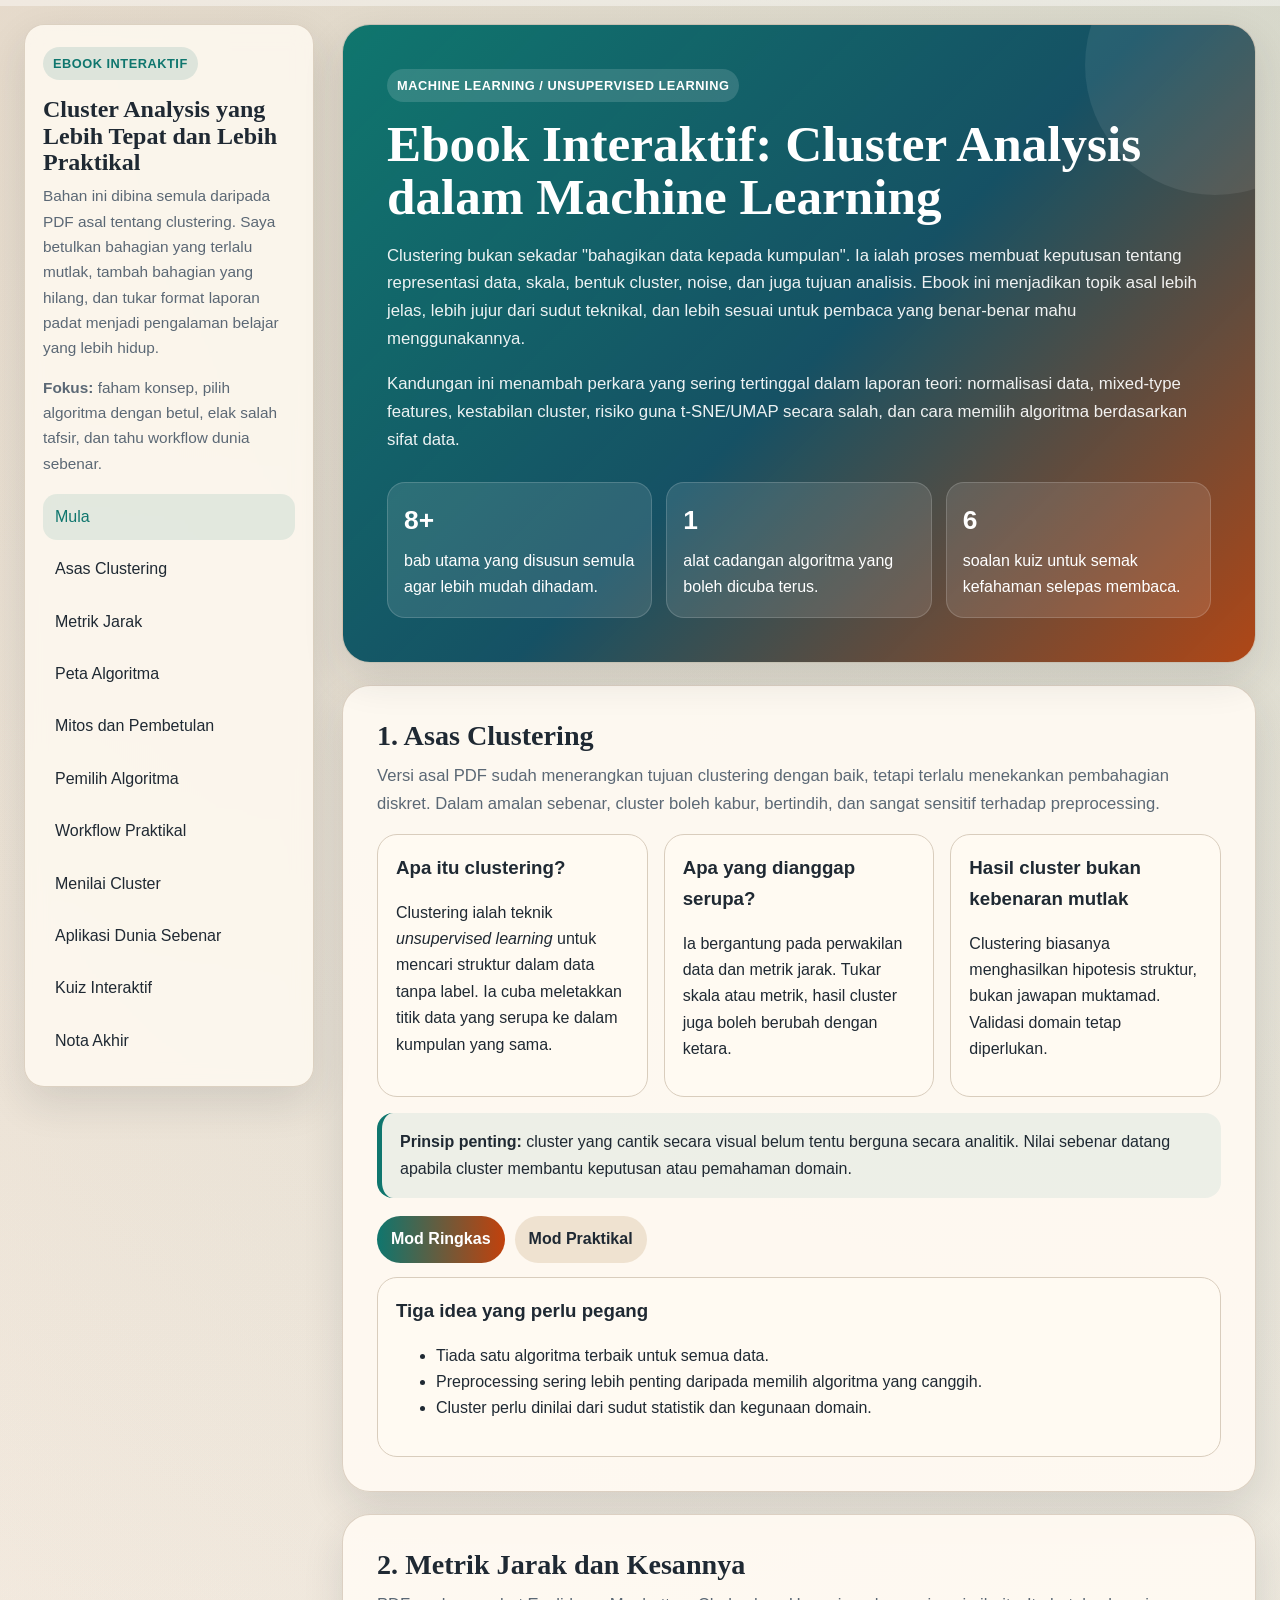
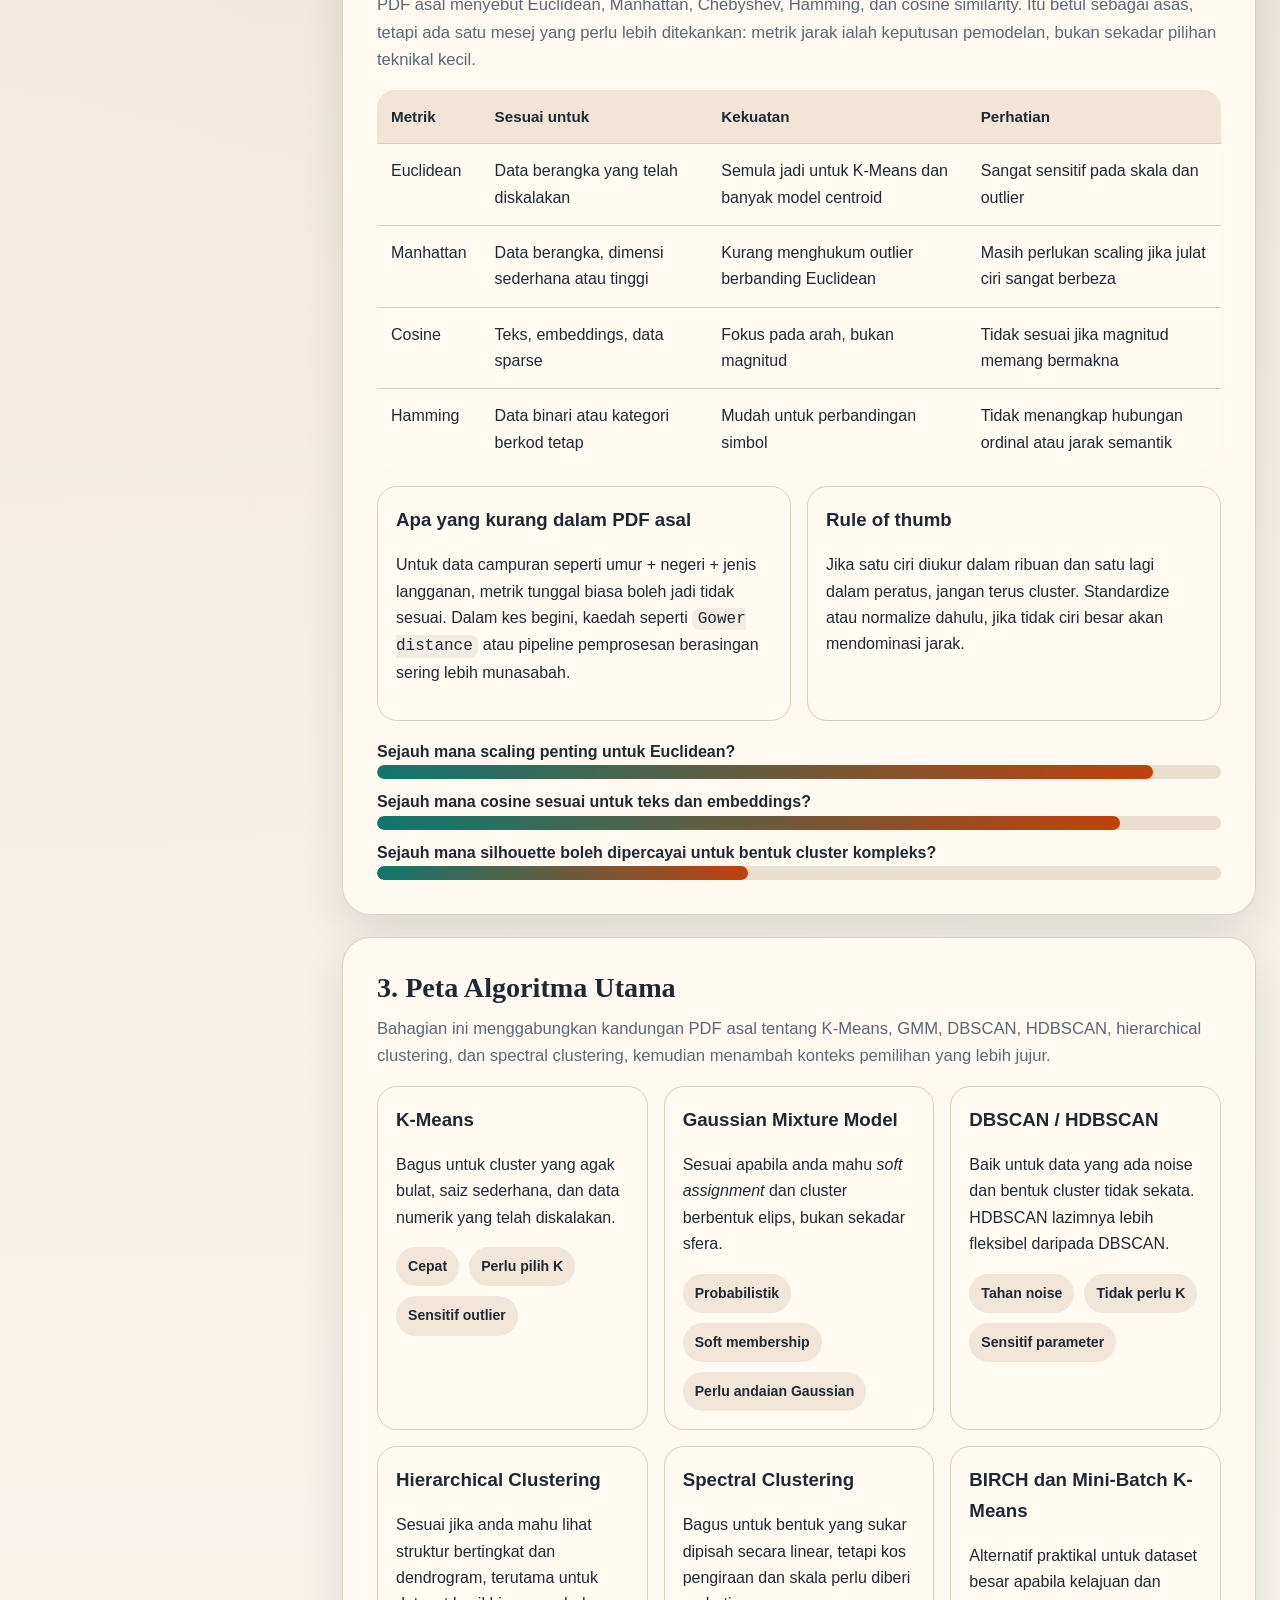
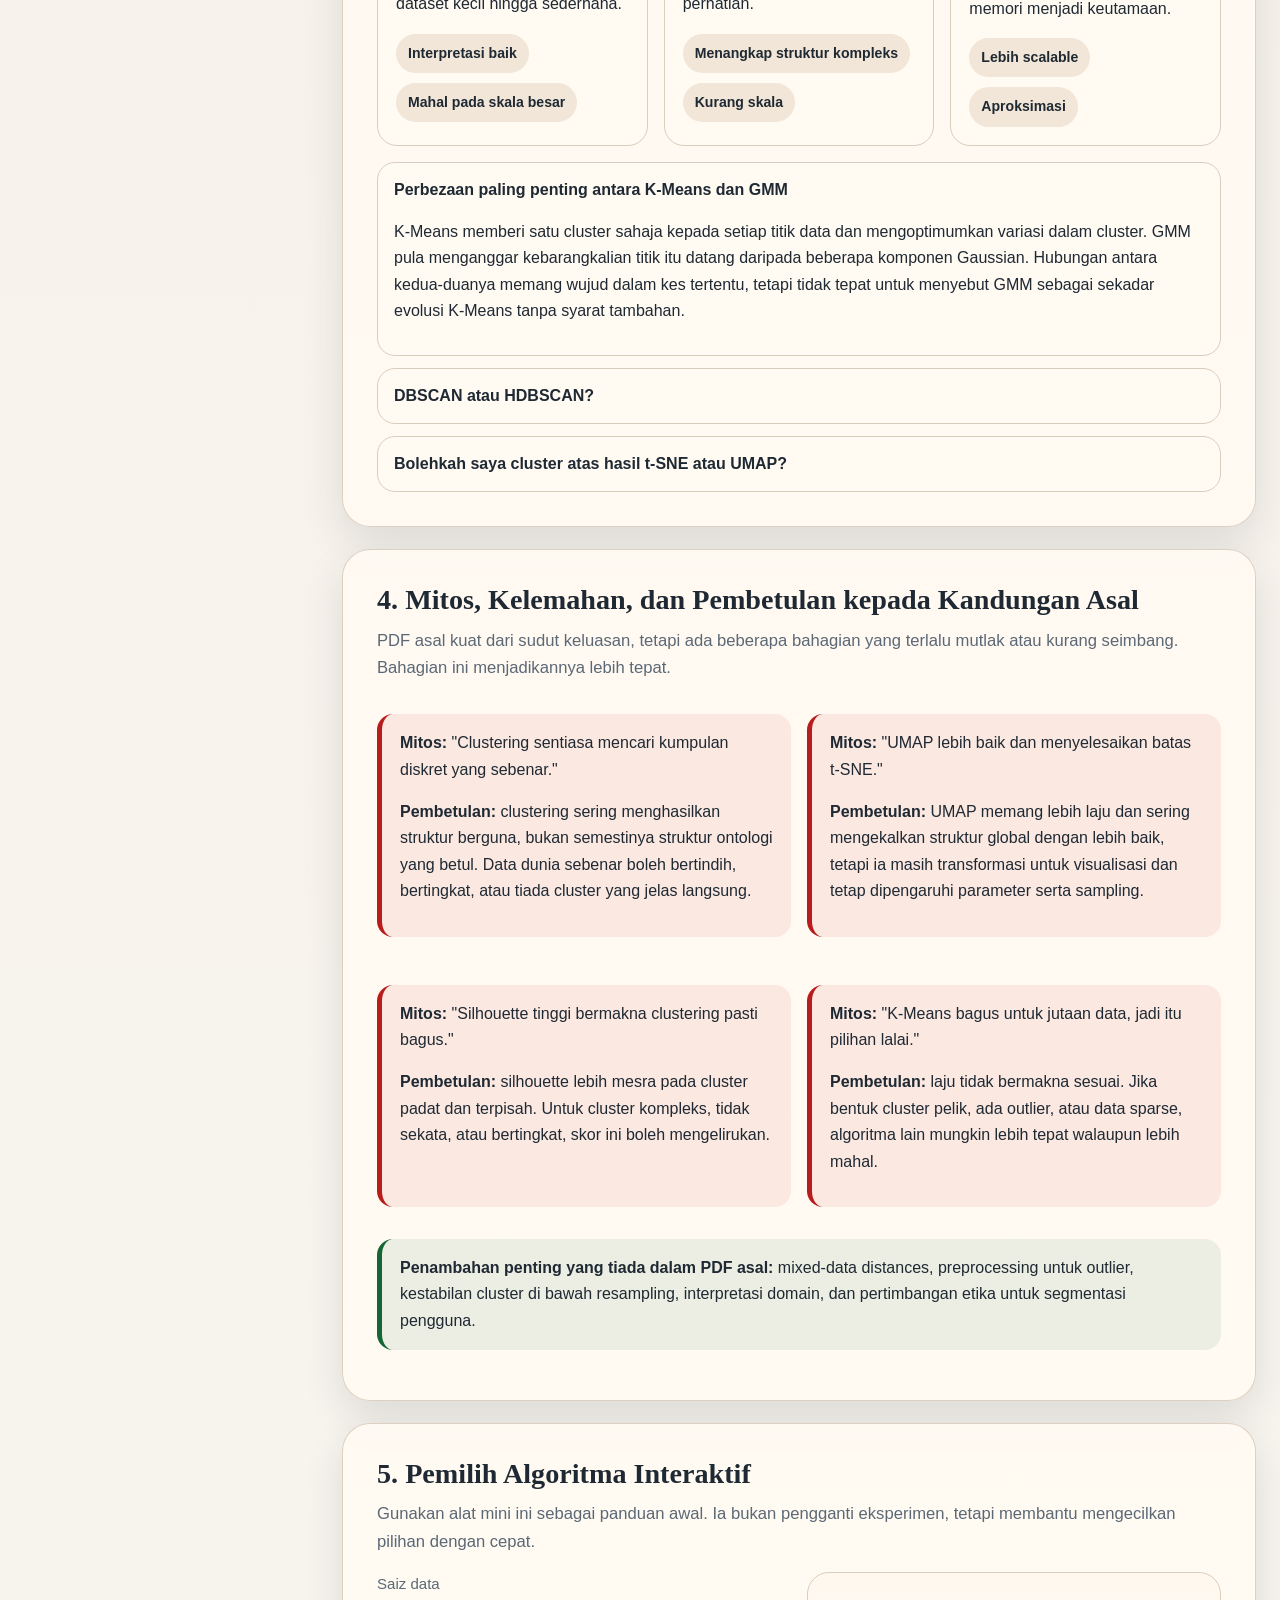
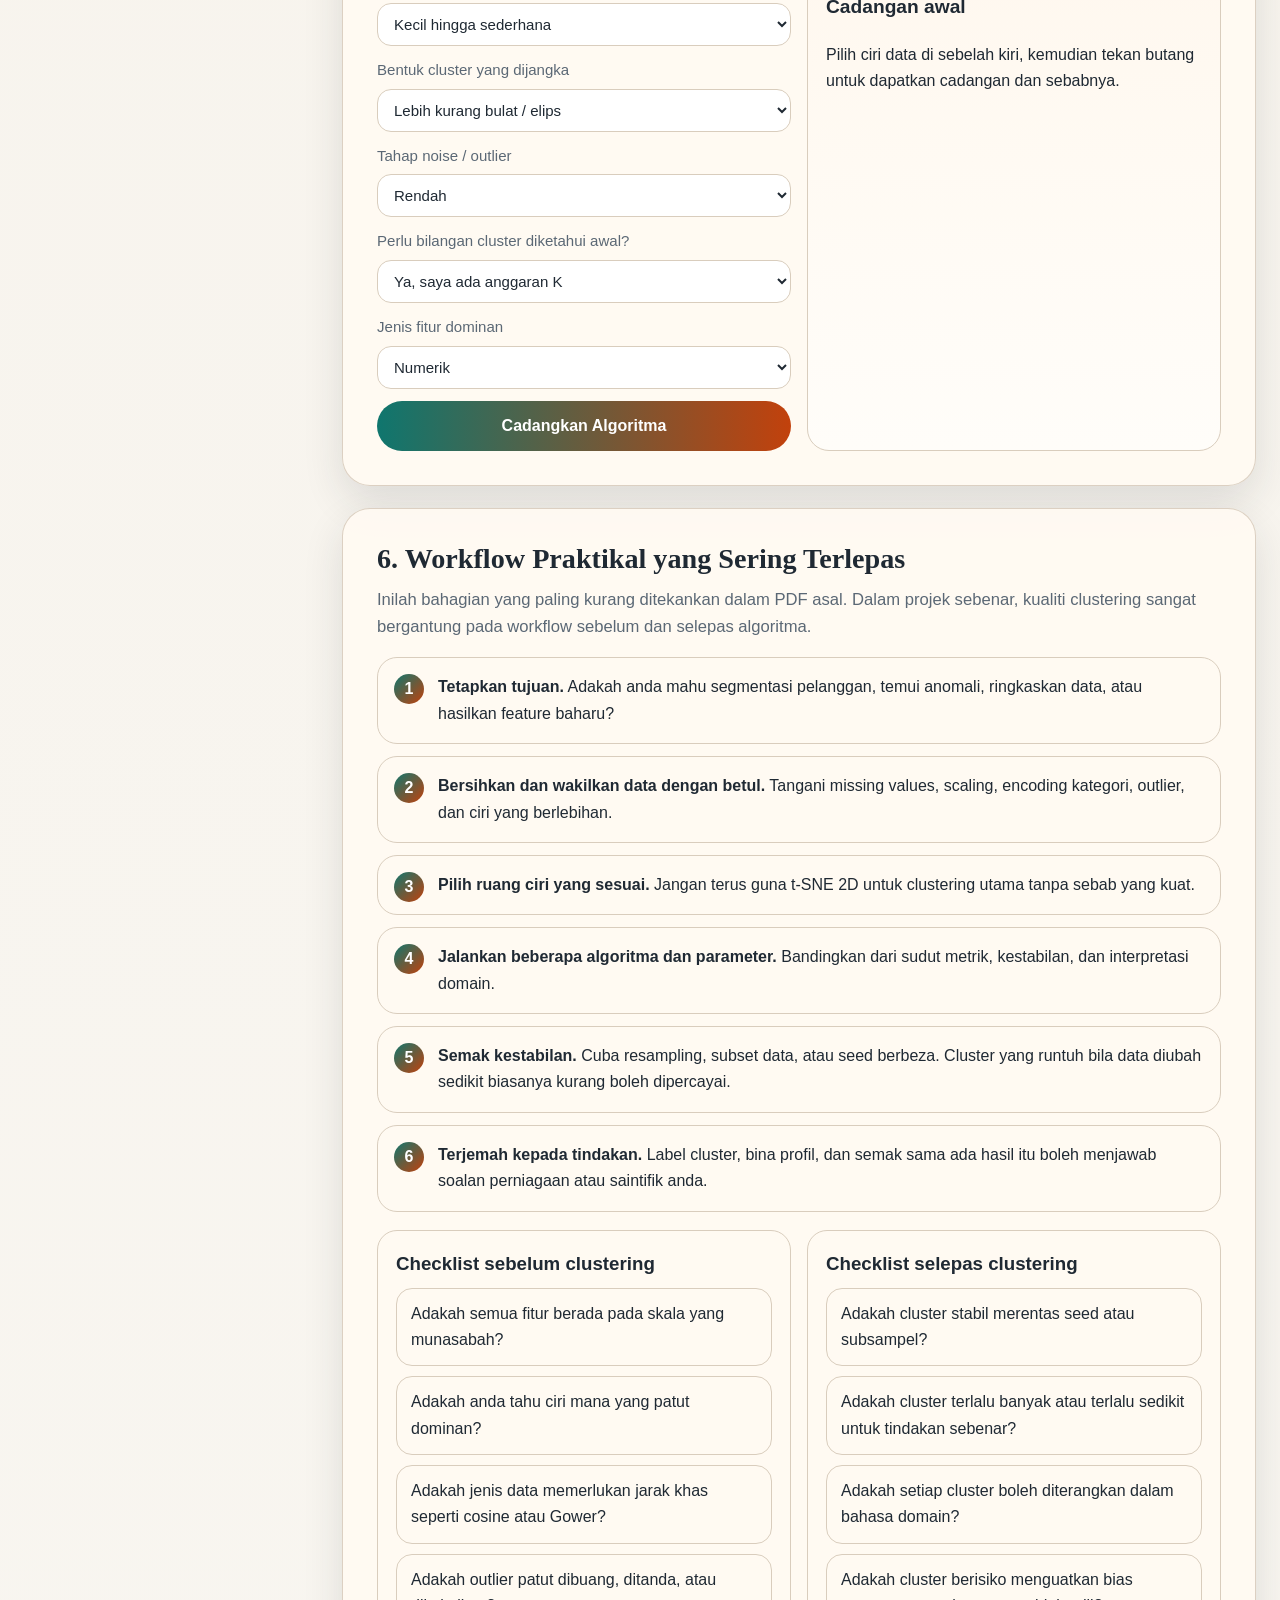
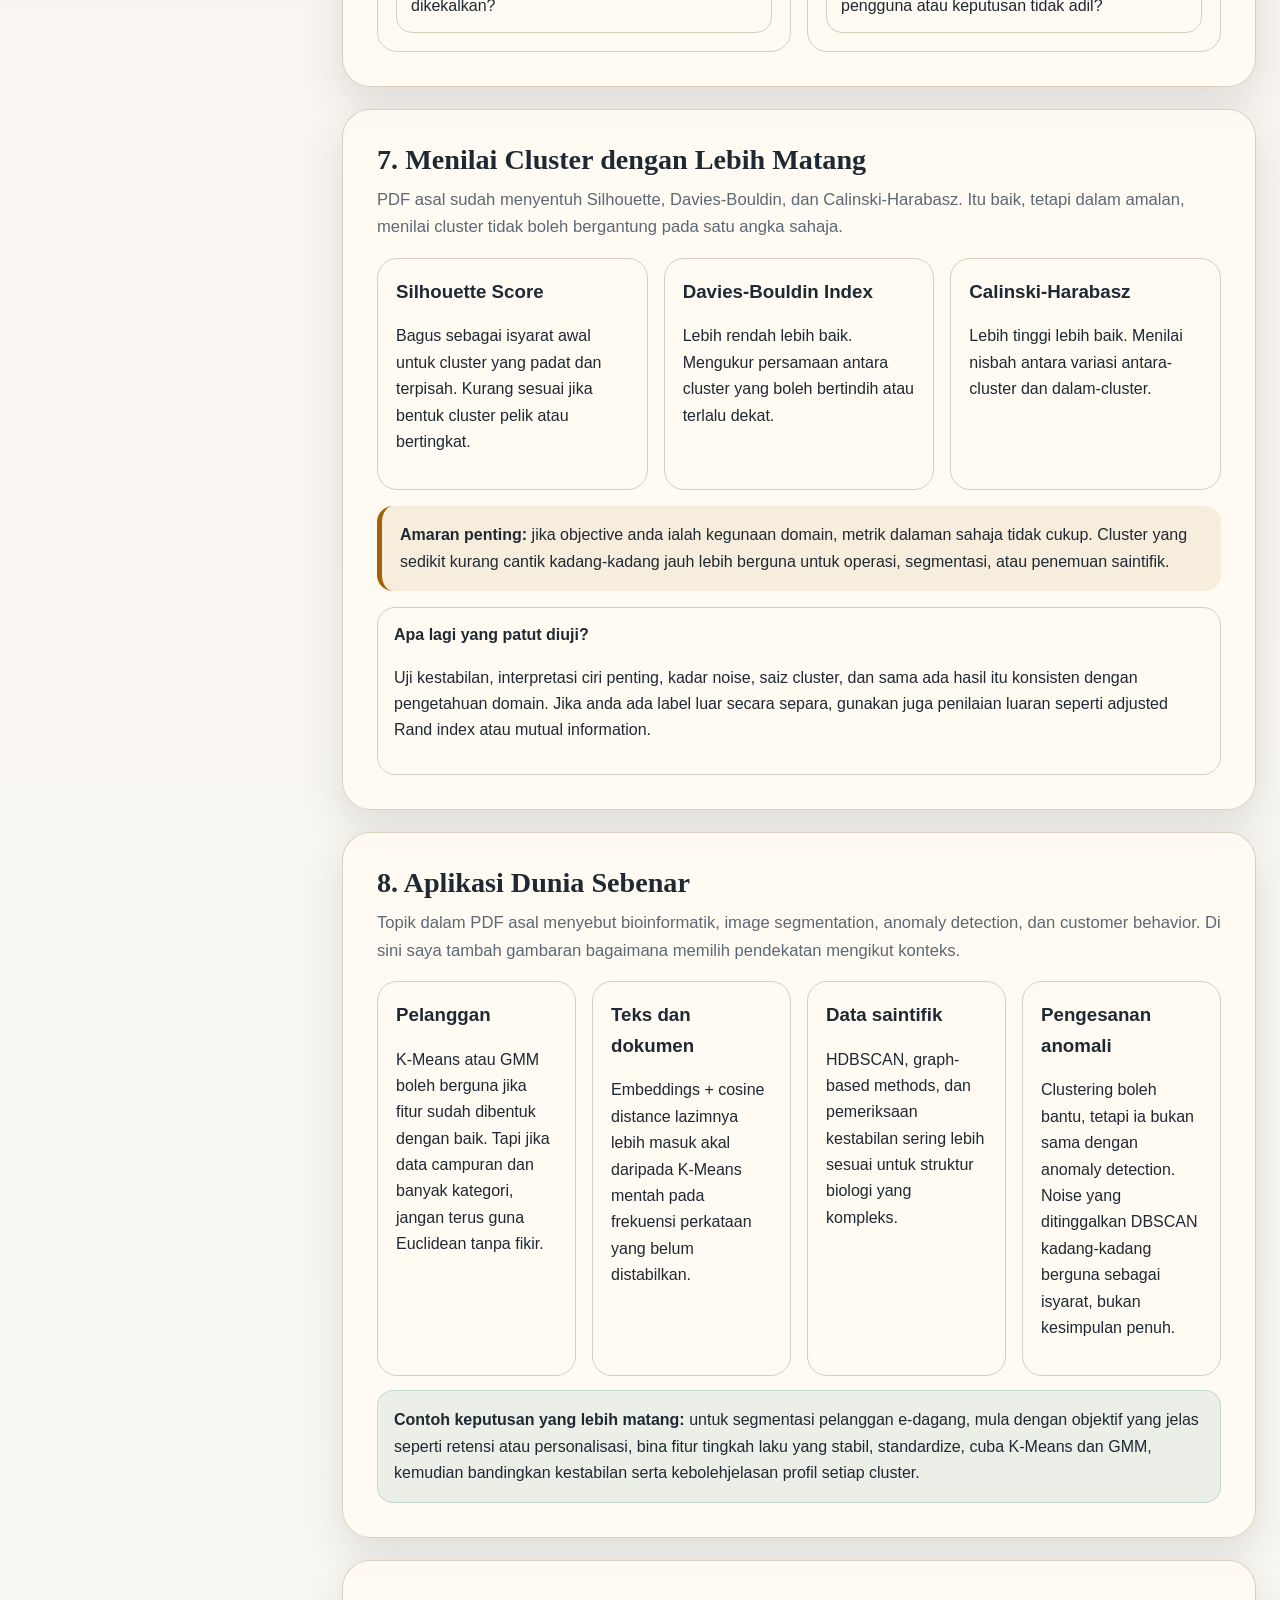
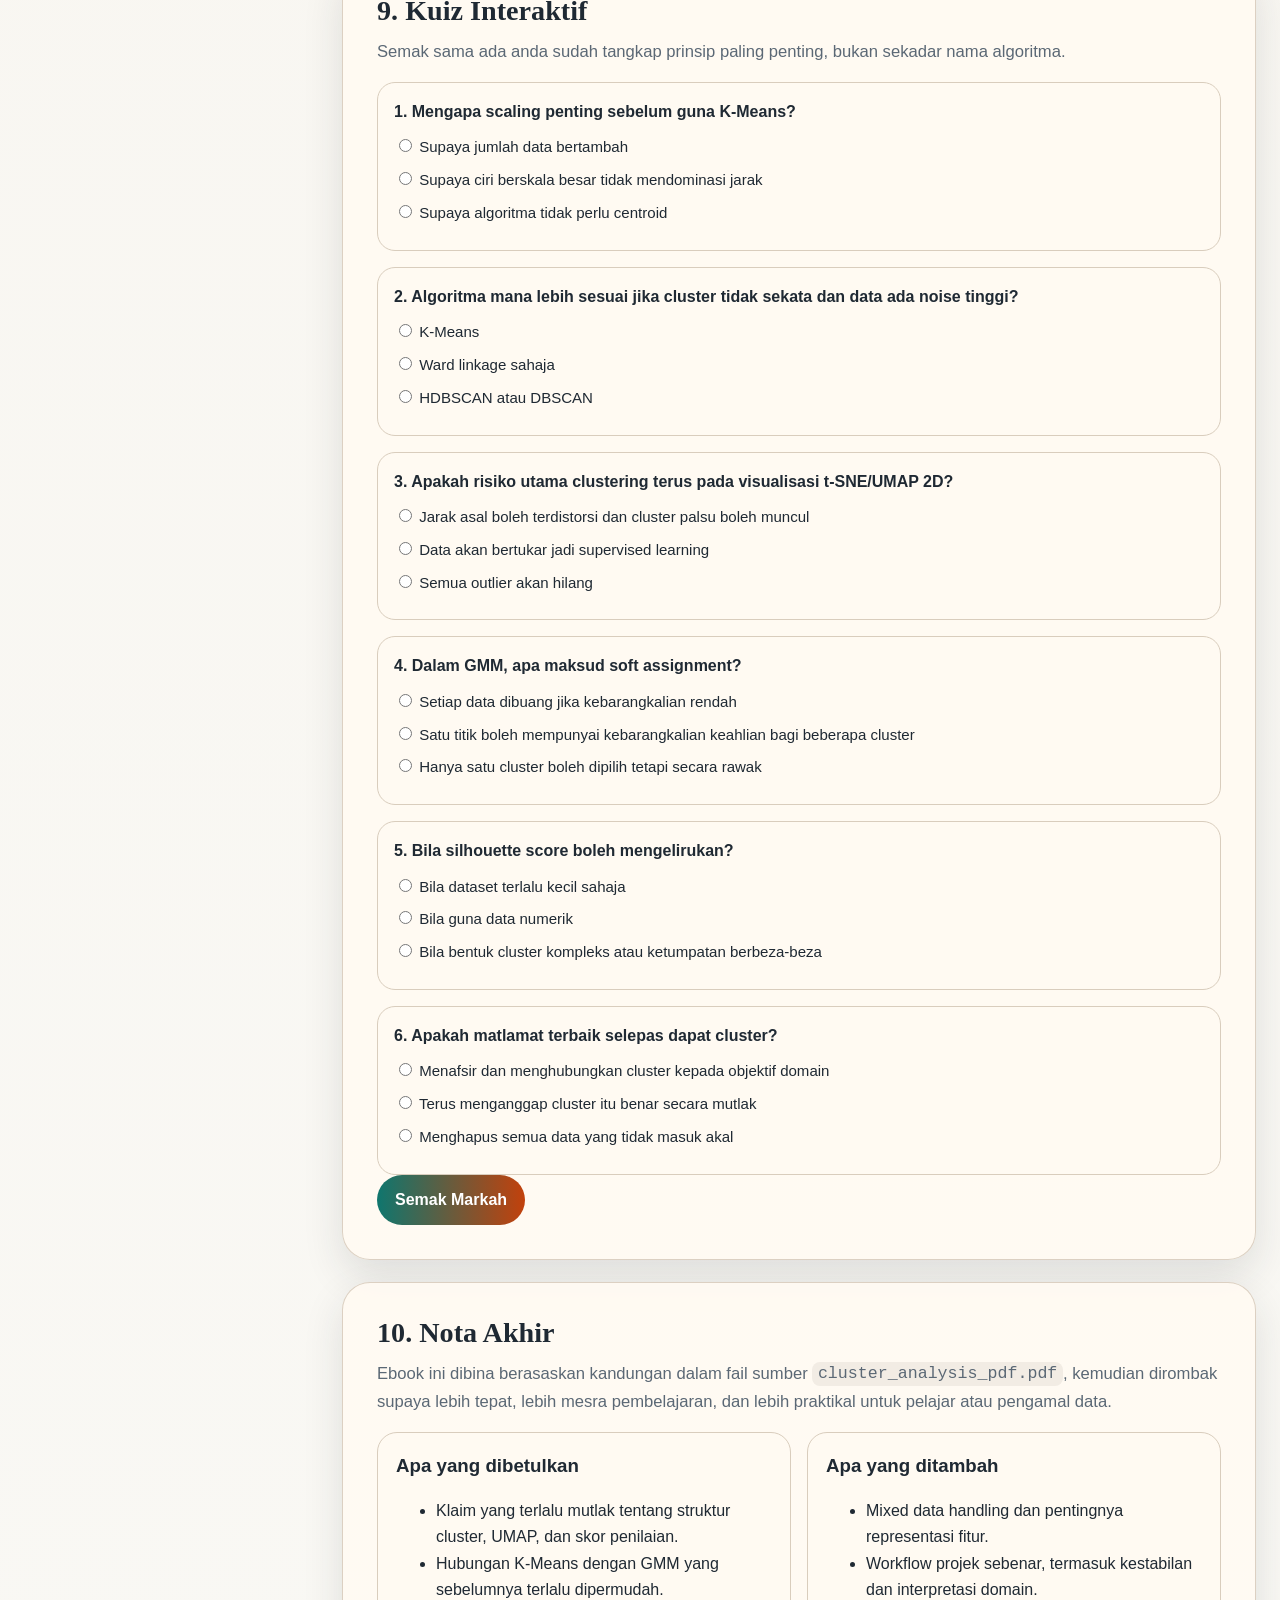
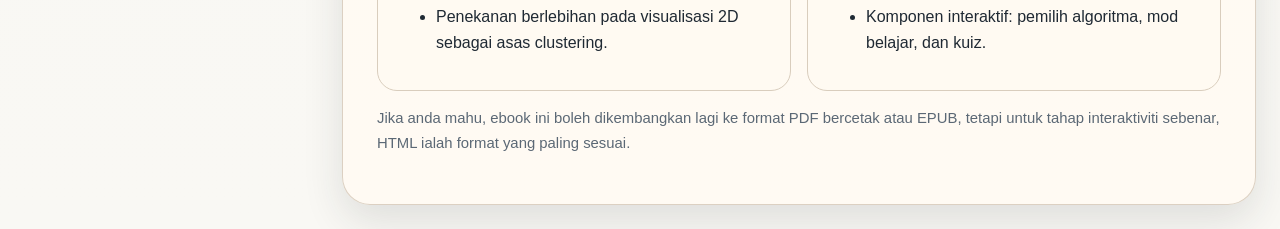
==== docs/index.html @ 82601347 "Add interactive cluster analysis study guide" ====
<!DOCTYPE html>
<html lang="ms">
<head>
  <meta charset="UTF-8">
  <meta name="viewport" content="width=device-width, initial-scale=1.0">
  <title>Ebook Interaktif: Cluster Analysis dalam Machine Learning</title>
  <style>
    :root {
      --paper: #fffaf2;
      --ink: #1f2933;
      --muted: #5b6875;
      --line: #d9cdbd;
      --accent: #0f766e;
      --accent-2: #c2410c;
      --accent-3: #164e63;
      --good: #166534;
      --warn: #a16207;
      --bad: #b91c1c;
      --shadow: 0 16px 40px rgba(31, 41, 51, 0.12);
      --radius: 20px;
      --mono: "Consolas", "Courier New", monospace;
      --serif: Georgia, "Times New Roman", serif;
      --sans: "Segoe UI", Tahoma, Geneva, Verdana, sans-serif;
    }
    * { box-sizing: border-box; }
    html { scroll-behavior: smooth; }
    body {
      margin: 0;
      font-family: var(--sans);
      color: var(--ink);
      background:
        radial-gradient(circle at top left, rgba(194, 65, 12, 0.08), transparent 28%),
        radial-gradient(circle at top right, rgba(15, 118, 110, 0.12), transparent 22%),
        linear-gradient(180deg, #f4ede1 0%, #f7f3ec 35%, #f9f8f4 100%);
      line-height: 1.65;
    }
    a { color: var(--accent-3); text-decoration: none; }
    a:hover { text-decoration: underline; }
    .progress { position: fixed; inset: 0 0 auto 0; height: 6px; background: rgba(255,255,255,0.4); z-index: 1000; }
    .progress > span { display: block; height: 100%; width: 0; background: linear-gradient(90deg, var(--accent), var(--accent-2)); transition: width 0.15s linear; }
    .shell { display: grid; grid-template-columns: 290px minmax(0, 1fr); gap: 28px; max-width: 1400px; margin: 0 auto; padding: 24px; }
    .sidebar { position: sticky; top: 24px; align-self: start; background: rgba(255, 250, 242, 0.82); backdrop-filter: blur(10px); border: 1px solid rgba(217, 205, 189, 0.9); border-radius: var(--radius); box-shadow: var(--shadow); padding: 22px 18px; }
    .brand { font-family: var(--serif); font-size: 1.5rem; line-height: 1.1; margin: 0 0 8px; }
    .tag { display: inline-block; padding: 6px 10px; border-radius: 999px; background: rgba(15, 118, 110, 0.12); color: var(--accent); font-size: 0.8rem; font-weight: 700; letter-spacing: 0.04em; text-transform: uppercase; margin-bottom: 16px; }
    .sidebar p { margin: 0 0 14px; color: var(--muted); font-size: 0.96rem; }
    .toc { list-style: none; padding: 0; margin: 18px 0 0; display: grid; gap: 6px; }
    .toc a { display: block; padding: 10px 12px; border-radius: 14px; color: var(--ink); transition: 0.2s ease; }
    .toc a:hover, .toc a.active { background: rgba(15, 118, 110, 0.1); color: var(--accent); text-decoration: none; }
    .main { display: grid; gap: 22px; min-width: 0; }
    .panel { background: rgba(255, 250, 242, 0.92); border: 1px solid rgba(217, 205, 189, 0.9); border-radius: 28px; box-shadow: var(--shadow); overflow: hidden; }
    .hero { padding: 44px; background: linear-gradient(135deg, rgba(15, 118, 110, 0.96), rgba(22, 78, 99, 0.92) 52%, rgba(194, 65, 12, 0.9)), #0f766e; color: white; position: relative; isolation: isolate; }
    .hero::after { content: ""; position: absolute; right: -90px; top: -90px; width: 260px; height: 260px; border-radius: 50%; background: rgba(255,255,255,0.08); z-index: -1; }
    .hero h1 { font-family: var(--serif); font-size: clamp(2.1rem, 4vw, 4rem); line-height: 1.03; margin: 0 0 18px; max-width: 900px; }
    .hero p { margin: 0 0 18px; max-width: 850px; font-size: 1.05rem; color: rgba(255,255,255,0.92); }
    .hero-grid { display: grid; grid-template-columns: repeat(3, minmax(0, 1fr)); gap: 14px; margin-top: 28px; }
    .hero-card { background: rgba(255,255,255,0.11); border: 1px solid rgba(255,255,255,0.16); border-radius: 18px; padding: 16px; }
    .hero-card strong { display: block; font-size: 1.65rem; margin-bottom: 6px; }
    section { padding: 34px; scroll-margin-top: 16px; }
    section h2 { font-family: var(--serif); font-size: clamp(1.6rem, 2.2vw, 2.4rem); line-height: 1.15; margin: 0 0 10px; }
    section > p.lead { margin-top: 0; color: var(--muted); font-size: 1.04rem; max-width: 850px; }
    .grid-2, .grid-3, .grid-4 { display: grid; gap: 16px; }
    .grid-2 { grid-template-columns: repeat(2, minmax(0, 1fr)); }
    .grid-3 { grid-template-columns: repeat(3, minmax(0, 1fr)); }
    .grid-4 { grid-template-columns: repeat(4, minmax(0, 1fr)); }
    .card { background: var(--paper); border: 1px solid var(--line); border-radius: 20px; padding: 18px; }
    .card h3, .card h4 { margin-top: 0; margin-bottom: 8px; }
    .pill-row { display: flex; flex-wrap: wrap; gap: 10px; margin: 12px 0 0; }
    .pill { padding: 8px 12px; border-radius: 999px; background: #f1e6d7; font-size: 0.88rem; font-weight: 600; }
    .callout { border-left: 5px solid var(--accent); background: rgba(15, 118, 110, 0.07); padding: 16px 18px; border-radius: 16px; margin: 16px 0; }
    .warn { border-left-color: var(--warn); background: rgba(161, 98, 7, 0.09); }
    .bad { border-left-color: var(--bad); background: rgba(185, 28, 28, 0.08); }
    .good { border-left-color: var(--good); background: rgba(22, 101, 52, 0.08); }
    table { width: 100%; border-collapse: collapse; margin-top: 12px; background: var(--paper); border-radius: 18px; overflow: hidden; }
    th, td { text-align: left; padding: 14px; border-bottom: 1px solid var(--line); vertical-align: top; }
    th { background: #f0e5d7; font-size: 0.95rem; }
    tr:last-child td { border-bottom: none; }
    details { border: 1px solid var(--line); border-radius: 18px; padding: 14px 16px; background: var(--paper); }
    details + details { margin-top: 12px; }
    summary { cursor: pointer; font-weight: 700; list-style: none; }
    summary::-webkit-details-marker { display: none; }
    .checklist { list-style: none; padding: 0; margin: 0; display: grid; gap: 10px; }
    .checklist li { padding: 12px 14px; background: var(--paper); border-radius: 16px; border: 1px solid var(--line); }
    .flow { display: grid; gap: 12px; counter-reset: steps; }
    .flow div { position: relative; padding: 16px 16px 16px 60px; background: var(--paper); border: 1px solid var(--line); border-radius: 20px; }
    .flow div::before { counter-increment: steps; content: counter(steps); position: absolute; left: 16px; top: 16px; width: 30px; height: 30px; border-radius: 50%; display: grid; place-items: center; font-weight: 800; background: linear-gradient(135deg, var(--accent), var(--accent-2)); color: white; }
    .algo-picker { display: grid; grid-template-columns: repeat(2, minmax(0, 1fr)); gap: 16px; }
    .picker-form { display: grid; gap: 12px; }
    label { display: grid; gap: 6px; font-size: 0.94rem; color: var(--muted); }
    select { width: 100%; padding: 11px 12px; border-radius: 14px; border: 1px solid var(--line); background: white; font: inherit; color: var(--ink); }
    .recommendation { background: linear-gradient(180deg, #fff8ef, #fffdf9); border: 1px solid var(--line); border-radius: 22px; padding: 18px; }
    .recommendation h3 { margin-top: 0; font-size: 1.2rem; }
    .metric-gauge { display: grid; gap: 10px; }
    .metric-bar { height: 14px; border-radius: 999px; background: #eadfce; overflow: hidden; }
    .metric-bar span { display: block; height: 100%; border-radius: inherit; background: linear-gradient(90deg, var(--accent), var(--accent-2)); }
    .quiz { display: grid; gap: 16px; }
    .question { padding: 16px; border: 1px solid var(--line); background: var(--paper); border-radius: 18px; }
    .question h4 { margin: 0 0 10px; }
    .question label { color: var(--ink); display: block; margin: 8px 0; cursor: pointer; }
    button { border: none; border-radius: 999px; padding: 12px 18px; font: inherit; font-weight: 700; cursor: pointer; background: linear-gradient(90deg, var(--accent), var(--accent-2)); color: white; }
    .quiz-result, .mini-output { margin-top: 14px; padding: 16px; border-radius: 16px; background: rgba(15, 118, 110, 0.08); border: 1px solid rgba(15, 118, 110, 0.18); display: none; }
    .tabs { display: flex; flex-wrap: wrap; gap: 10px; margin: 18px 0 14px; }
    .tab-button { background: #efe2d0; color: var(--ink); padding: 10px 14px; }
    .tab-button.active { background: linear-gradient(90deg, var(--accent), var(--accent-2)); color: white; }
    .tab-panel { display: none; }
    .tab-panel.active { display: block; }
    .footer-note { color: var(--muted); font-size: 0.93rem; }
    code { font-family: var(--mono); background: #f2ece4; padding: 0.15rem 0.35rem; border-radius: 8px; }
    @media (max-width: 1100px) {
      .shell { grid-template-columns: 1fr; }
      .sidebar { position: relative; top: 0; }
      .grid-4 { grid-template-columns: repeat(2, minmax(0, 1fr)); }
    }
    @media (max-width: 760px) {
      .hero, section { padding: 24px; }
      .hero-grid, .grid-2, .grid-3, .grid-4, .algo-picker { grid-template-columns: 1fr; }
    }
  </style>
</head>
<body>
  <div class="progress"><span id="readingProgress"></span></div>
  <div class="shell">
    <aside class="sidebar">
      <div class="tag">Ebook Interaktif</div>
      <h1 class="brand">Cluster Analysis yang Lebih Tepat dan Lebih Praktikal</h1>
      <p>Bahan ini dibina semula daripada PDF asal tentang clustering. Saya betulkan bahagian yang terlalu mutlak, tambah bahagian yang hilang, dan tukar format laporan padat menjadi pengalaman belajar yang lebih hidup.</p>
      <p><strong>Fokus:</strong> faham konsep, pilih algoritma dengan betul, elak salah tafsir, dan tahu workflow dunia sebenar.</p>
      <nav>
        <ul class="toc">
          <li><a href="#mula">Mula</a></li>
          <li><a href="#asas">Asas Clustering</a></li>
          <li><a href="#metriks">Metrik Jarak</a></li>
          <li><a href="#algoritma">Peta Algoritma</a></li>
          <li><a href="#pembetulan">Mitos dan Pembetulan</a></li>
          <li><a href="#pemilihan">Pemilih Algoritma</a></li>
          <li><a href="#workflow">Workflow Praktikal</a></li>
          <li><a href="#penilaian">Menilai Cluster</a></li>
          <li><a href="#aplikasi">Aplikasi Dunia Sebenar</a></li>
          <li><a href="#quiz">Kuiz Interaktif</a></li>
          <li><a href="#rujukan">Nota Akhir</a></li>
        </ul>
      </nav>
    </aside>
    <main class="main">
      <article class="panel hero" id="mula">
        <div class="tag" style="background: rgba(255,255,255,0.14); color: white;">Machine Learning / Unsupervised Learning</div>
        <h1>Ebook Interaktif: Cluster Analysis dalam Machine Learning</h1>
        <p>Clustering bukan sekadar "bahagikan data kepada kumpulan". Ia ialah proses membuat keputusan tentang representasi data, skala, bentuk cluster, noise, dan juga tujuan analisis. Ebook ini menjadikan topik asal lebih jelas, lebih jujur dari sudut teknikal, dan lebih sesuai untuk pembaca yang benar-benar mahu menggunakannya.</p>
        <p>Kandungan ini menambah perkara yang sering tertinggal dalam laporan teori: normalisasi data, mixed-type features, kestabilan cluster, risiko guna t-SNE/UMAP secara salah, dan cara memilih algoritma berdasarkan sifat data.</p>
        <div class="hero-grid">
          <div class="hero-card"><strong>8+</strong>bab utama yang disusun semula agar lebih mudah dihadam.</div>
          <div class="hero-card"><strong>1</strong>alat cadangan algoritma yang boleh dicuba terus.</div>
          <div class="hero-card"><strong>6</strong>soalan kuiz untuk semak kefahaman selepas membaca.</div>
        </div>
      </article>
      <article class="panel">
        <section id="asas">
          <h2>1. Asas Clustering</h2>
          <p class="lead">Versi asal PDF sudah menerangkan tujuan clustering dengan baik, tetapi terlalu menekankan pembahagian diskret. Dalam amalan sebenar, cluster boleh kabur, bertindih, dan sangat sensitif terhadap preprocessing.</p>
          <div class="grid-3">
            <div class="card"><h3>Apa itu clustering?</h3><p>Clustering ialah teknik <em>unsupervised learning</em> untuk mencari struktur dalam data tanpa label. Ia cuba meletakkan titik data yang serupa ke dalam kumpulan yang sama.</p></div>
            <div class="card"><h3>Apa yang dianggap serupa?</h3><p>Ia bergantung pada perwakilan data dan metrik jarak. Tukar skala atau metrik, hasil cluster juga boleh berubah dengan ketara.</p></div>
            <div class="card"><h3>Hasil cluster bukan kebenaran mutlak</h3><p>Clustering biasanya menghasilkan hipotesis struktur, bukan jawapan muktamad. Validasi domain tetap diperlukan.</p></div>
          </div>
          <div class="callout"><strong>Prinsip penting:</strong> cluster yang cantik secara visual belum tentu berguna secara analitik. Nilai sebenar datang apabila cluster membantu keputusan atau pemahaman domain.</div>
          <div class="tabs" role="tablist" aria-label="Mod pembaca">
            <button class="tab-button active" data-tab="tab-beginner">Mod Ringkas</button>
            <button class="tab-button" data-tab="tab-advanced">Mod Praktikal</button>
          </div>
          <div class="tab-panel active" id="tab-beginner">
            <div class="card">
              <h3>Tiga idea yang perlu pegang</h3>
              <ul>
                <li>Tiada satu algoritma terbaik untuk semua data.</li>
                <li>Preprocessing sering lebih penting daripada memilih algoritma yang canggih.</li>
                <li>Cluster perlu dinilai dari sudut statistik dan kegunaan domain.</li>
              </ul>
            </div>
          </div>
          <div class="tab-panel" id="tab-advanced">
            <div class="card">
              <h3>Soalan teknikal sebelum mula</h3>
              <ul>
                <li>Adakah fitur anda berangka, kategori, sparse, atau gabungan?</li>
                <li>Adakah bentuk cluster dijangka sfera, padat, memanjang, atau tidak sekata?</li>
                <li>Adakah anda perlukan model yang boleh digunakan pada data baharu dengan mudah?</li>
                <li>Adakah objektif anda segmentasi, eksplorasi, denoising, atau feature engineering?</li>
              </ul>
            </div>
          </div>
        </section>
      </article>
      <article class="panel">
        <section id="metriks">
          <h2>2. Metrik Jarak dan Kesannya</h2>
          <p class="lead">PDF asal menyebut Euclidean, Manhattan, Chebyshev, Hamming, dan cosine similarity. Itu betul sebagai asas, tetapi ada satu mesej yang perlu lebih ditekankan: metrik jarak ialah keputusan pemodelan, bukan sekadar pilihan teknikal kecil.</p>
          <table>
            <thead><tr><th>Metrik</th><th>Sesuai untuk</th><th>Kekuatan</th><th>Perhatian</th></tr></thead>
            <tbody>
              <tr><td>Euclidean</td><td>Data berangka yang telah diskalakan</td><td>Semula jadi untuk K-Means dan banyak model centroid</td><td>Sangat sensitif pada skala dan outlier</td></tr>
              <tr><td>Manhattan</td><td>Data berangka, dimensi sederhana atau tinggi</td><td>Kurang menghukum outlier berbanding Euclidean</td><td>Masih perlukan scaling jika julat ciri sangat berbeza</td></tr>
              <tr><td>Cosine</td><td>Teks, embeddings, data sparse</td><td>Fokus pada arah, bukan magnitud</td><td>Tidak sesuai jika magnitud memang bermakna</td></tr>
              <tr><td>Hamming</td><td>Data binari atau kategori berkod tetap</td><td>Mudah untuk perbandingan simbol</td><td>Tidak menangkap hubungan ordinal atau jarak semantik</td></tr>
            </tbody>
          </table>
          <div class="grid-2" style="margin-top: 16px;">
            <div class="card"><h3>Apa yang kurang dalam PDF asal</h3><p>Untuk data campuran seperti umur + negeri + jenis langganan, metrik tunggal biasa boleh jadi tidak sesuai. Dalam kes begini, kaedah seperti <code>Gower distance</code> atau pipeline pemprosesan berasingan sering lebih munasabah.</p></div>
            <div class="card"><h3>Rule of thumb</h3><p>Jika satu ciri diukur dalam ribuan dan satu lagi dalam peratus, jangan terus cluster. Standardize atau normalize dahulu, jika tidak ciri besar akan mendominasi jarak.</p></div>
          </div>
          <div class="metric-gauge" style="margin-top: 18px;">
            <div><strong>Sejauh mana scaling penting untuk Euclidean?</strong><div class="metric-bar"><span style="width: 92%;"></span></div></div>
            <div><strong>Sejauh mana cosine sesuai untuk teks dan embeddings?</strong><div class="metric-bar"><span style="width: 88%;"></span></div></div>
            <div><strong>Sejauh mana silhouette boleh dipercayai untuk bentuk cluster kompleks?</strong><div class="metric-bar"><span style="width: 44%;"></span></div></div>
          </div>
        </section>
      </article>
      <article class="panel">
        <section id="algoritma">
          <h2>3. Peta Algoritma Utama</h2>
          <p class="lead">Bahagian ini menggabungkan kandungan PDF asal tentang K-Means, GMM, DBSCAN, HDBSCAN, hierarchical clustering, dan spectral clustering, kemudian menambah konteks pemilihan yang lebih jujur.</p>
          <div class="grid-3">
            <div class="card"><h3>K-Means</h3><p>Bagus untuk cluster yang agak bulat, saiz sederhana, dan data numerik yang telah diskalakan.</p><div class="pill-row"><span class="pill">Cepat</span><span class="pill">Perlu pilih K</span><span class="pill">Sensitif outlier</span></div></div>
            <div class="card"><h3>Gaussian Mixture Model</h3><p>Sesuai apabila anda mahu <em>soft assignment</em> dan cluster berbentuk elips, bukan sekadar sfera.</p><div class="pill-row"><span class="pill">Probabilistik</span><span class="pill">Soft membership</span><span class="pill">Perlu andaian Gaussian</span></div></div>
            <div class="card"><h3>DBSCAN / HDBSCAN</h3><p>Baik untuk data yang ada noise dan bentuk cluster tidak sekata. HDBSCAN lazimnya lebih fleksibel daripada DBSCAN.</p><div class="pill-row"><span class="pill">Tahan noise</span><span class="pill">Tidak perlu K</span><span class="pill">Sensitif parameter</span></div></div>
            <div class="card"><h3>Hierarchical Clustering</h3><p>Sesuai jika anda mahu lihat struktur bertingkat dan dendrogram, terutama untuk dataset kecil hingga sederhana.</p><div class="pill-row"><span class="pill">Interpretasi baik</span><span class="pill">Mahal pada skala besar</span></div></div>
            <div class="card"><h3>Spectral Clustering</h3><p>Bagus untuk bentuk yang sukar dipisah secara linear, tetapi kos pengiraan dan skala perlu diberi perhatian.</p><div class="pill-row"><span class="pill">Menangkap struktur kompleks</span><span class="pill">Kurang skala</span></div></div>
            <div class="card"><h3>BIRCH dan Mini-Batch K-Means</h3><p>Alternatif praktikal untuk dataset besar apabila kelajuan dan memori menjadi keutamaan.</p><div class="pill-row"><span class="pill">Lebih scalable</span><span class="pill">Aproksimasi</span></div></div>
          </div>
          <details style="margin-top: 16px;" open><summary>Perbezaan paling penting antara K-Means dan GMM</summary><p>K-Means memberi satu cluster sahaja kepada setiap titik data dan mengoptimumkan variasi dalam cluster. GMM pula menganggar kebarangkalian titik itu datang daripada beberapa komponen Gaussian. Hubungan antara kedua-duanya memang wujud dalam kes tertentu, tetapi tidak tepat untuk menyebut GMM sebagai sekadar evolusi K-Means tanpa syarat tambahan.</p></details>
          <details><summary>DBSCAN atau HDBSCAN?</summary><p>Jika ketumpatan cluster hampir seragam dan anda boleh pilih <code>eps</code> dengan baik, DBSCAN boleh cukup baik. Jika ketumpatan berubah-ubah, HDBSCAN biasanya lebih selamat kerana ia tidak memaksa satu ambang ketumpatan tunggal untuk semua cluster.</p></details>
          <details><summary>Bolehkah saya cluster atas hasil t-SNE atau UMAP?</summary><p>Boleh, tetapi perlu berhati-hati. Untuk visualisasi, ia berguna. Untuk clustering utama, hasil 2D itu boleh mengubah jarak asal dan menimbulkan cluster palsu. Lebih baik lakukan clustering pada ruang ciri yang lebih setia, contohnya data yang sudah diproses atau hasil PCA atau embedding yang sesuai.</p></details>
        </section>
      </article>
      <article class="panel">
        <section id="pembetulan">
          <h2>4. Mitos, Kelemahan, dan Pembetulan kepada Kandungan Asal</h2>
          <p class="lead">PDF asal kuat dari sudut keluasan, tetapi ada beberapa bahagian yang terlalu mutlak atau kurang seimbang. Bahagian ini menjadikannya lebih tepat.</p>
          <div class="grid-2">
            <div class="callout bad"><strong>Mitos:</strong> "Clustering sentiasa mencari kumpulan diskret yang sebenar."<p><strong>Pembetulan:</strong> clustering sering menghasilkan struktur berguna, bukan semestinya struktur ontologi yang betul. Data dunia sebenar boleh bertindih, bertingkat, atau tiada cluster yang jelas langsung.</p></div>
            <div class="callout bad"><strong>Mitos:</strong> "UMAP lebih baik dan menyelesaikan batas t-SNE."<p><strong>Pembetulan:</strong> UMAP memang lebih laju dan sering mengekalkan struktur global dengan lebih baik, tetapi ia masih transformasi untuk visualisasi dan tetap dipengaruhi parameter serta sampling.</p></div>
            <div class="callout bad"><strong>Mitos:</strong> "Silhouette tinggi bermakna clustering pasti bagus."<p><strong>Pembetulan:</strong> silhouette lebih mesra pada cluster padat dan terpisah. Untuk cluster kompleks, tidak sekata, atau bertingkat, skor ini boleh mengelirukan.</p></div>
            <div class="callout bad"><strong>Mitos:</strong> "K-Means bagus untuk jutaan data, jadi itu pilihan lalai."<p><strong>Pembetulan:</strong> laju tidak bermakna sesuai. Jika bentuk cluster pelik, ada outlier, atau data sparse, algoritma lain mungkin lebih tepat walaupun lebih mahal.</p></div>
          </div>
          <div class="callout good"><strong>Penambahan penting yang tiada dalam PDF asal:</strong> mixed-data distances, preprocessing untuk outlier, kestabilan cluster di bawah resampling, interpretasi domain, dan pertimbangan etika untuk segmentasi pengguna.</div>
        </section>
      </article>
      <article class="panel">
        <section id="pemilihan">
          <h2>5. Pemilih Algoritma Interaktif</h2>
          <p class="lead">Gunakan alat mini ini sebagai panduan awal. Ia bukan pengganti eksperimen, tetapi membantu mengecilkan pilihan dengan cepat.</p>
          <div class="algo-picker">
            <div class="picker-form">
              <label>Saiz data<select id="size"><option value="small">Kecil hingga sederhana</option><option value="large">Besar</option></select></label>
              <label>Bentuk cluster yang dijangka<select id="shape"><option value="round">Lebih kurang bulat / elips</option><option value="irregular">Tidak sekata / bentuk kompleks</option></select></label>
              <label>Tahap noise / outlier<select id="noise"><option value="low">Rendah</option><option value="high">Tinggi</option></select></label>
              <label>Perlu bilangan cluster diketahui awal?<select id="kknown"><option value="yes">Ya, saya ada anggaran K</option><option value="no">Tidak</option></select></label>
              <label>Jenis fitur dominan<select id="features"><option value="numeric">Numerik</option><option value="text">Teks / embeddings / sparse</option><option value="mixed">Campuran</option></select></label>
              <button type="button" id="runPicker">Cadangkan Algoritma</button>
            </div>
            <div class="recommendation" id="recommendationBox">
              <h3>Cadangan awal</h3>
              <p>Pilih ciri data di sebelah kiri, kemudian tekan butang untuk dapatkan cadangan dan sebabnya.</p>
            </div>
          </div>
        </section>
      </article>
      <article class="panel">
        <section id="workflow">
          <h2>6. Workflow Praktikal yang Sering Terlepas</h2>
          <p class="lead">Inilah bahagian yang paling kurang ditekankan dalam PDF asal. Dalam projek sebenar, kualiti clustering sangat bergantung pada workflow sebelum dan selepas algoritma.</p>
          <div class="flow">
            <div><strong>Tetapkan tujuan.</strong> Adakah anda mahu segmentasi pelanggan, temui anomali, ringkaskan data, atau hasilkan feature baharu?</div>
            <div><strong>Bersihkan dan wakilkan data dengan betul.</strong> Tangani missing values, scaling, encoding kategori, outlier, dan ciri yang berlebihan.</div>
            <div><strong>Pilih ruang ciri yang sesuai.</strong> Jangan terus guna t-SNE 2D untuk clustering utama tanpa sebab yang kuat.</div>
            <div><strong>Jalankan beberapa algoritma dan parameter.</strong> Bandingkan dari sudut metrik, kestabilan, dan interpretasi domain.</div>
            <div><strong>Semak kestabilan.</strong> Cuba resampling, subset data, atau seed berbeza. Cluster yang runtuh bila data diubah sedikit biasanya kurang boleh dipercayai.</div>
            <div><strong>Terjemah kepada tindakan.</strong> Label cluster, bina profil, dan semak sama ada hasil itu boleh menjawab soalan perniagaan atau saintifik anda.</div>
          </div>
          <div class="grid-2" style="margin-top: 18px;">
            <div class="card"><h3>Checklist sebelum clustering</h3><ul class="checklist"><li>Adakah semua fitur berada pada skala yang munasabah?</li><li>Adakah anda tahu ciri mana yang patut dominan?</li><li>Adakah jenis data memerlukan jarak khas seperti cosine atau Gower?</li><li>Adakah outlier patut dibuang, ditanda, atau dikekalkan?</li></ul></div>
            <div class="card"><h3>Checklist selepas clustering</h3><ul class="checklist"><li>Adakah cluster stabil merentas seed atau subsampel?</li><li>Adakah cluster terlalu banyak atau terlalu sedikit untuk tindakan sebenar?</li><li>Adakah setiap cluster boleh diterangkan dalam bahasa domain?</li><li>Adakah cluster berisiko menguatkan bias pengguna atau keputusan tidak adil?</li></ul></div>
          </div>
        </section>
      </article>
      <article class="panel">
        <section id="penilaian">
          <h2>7. Menilai Cluster dengan Lebih Matang</h2>
          <p class="lead">PDF asal sudah menyentuh Silhouette, Davies-Bouldin, dan Calinski-Harabasz. Itu baik, tetapi dalam amalan, menilai cluster tidak boleh bergantung pada satu angka sahaja.</p>
          <div class="grid-3">
            <div class="card"><h3>Silhouette Score</h3><p>Bagus sebagai isyarat awal untuk cluster yang padat dan terpisah. Kurang sesuai jika bentuk cluster pelik atau bertingkat.</p></div>
            <div class="card"><h3>Davies-Bouldin Index</h3><p>Lebih rendah lebih baik. Mengukur persamaan antara cluster yang boleh bertindih atau terlalu dekat.</p></div>
            <div class="card"><h3>Calinski-Harabasz</h3><p>Lebih tinggi lebih baik. Menilai nisbah antara variasi antara-cluster dan dalam-cluster.</p></div>
          </div>
          <div class="callout warn"><strong>Amaran penting:</strong> jika objective anda ialah kegunaan domain, metrik dalaman sahaja tidak cukup. Cluster yang sedikit kurang cantik kadang-kadang jauh lebih berguna untuk operasi, segmentasi, atau penemuan saintifik.</div>
          <details open><summary>Apa lagi yang patut diuji?</summary><p>Uji kestabilan, interpretasi ciri penting, kadar noise, saiz cluster, dan sama ada hasil itu konsisten dengan pengetahuan domain. Jika anda ada label luar secara separa, gunakan juga penilaian luaran seperti adjusted Rand index atau mutual information.</p></details>
        </section>
      </article>
      <article class="panel">
        <section id="aplikasi">
          <h2>8. Aplikasi Dunia Sebenar</h2>
          <p class="lead">Topik dalam PDF asal menyebut bioinformatik, image segmentation, anomaly detection, dan customer behavior. Di sini saya tambah gambaran bagaimana memilih pendekatan mengikut konteks.</p>
          <div class="grid-4">
            <div class="card"><h3>Pelanggan</h3><p>K-Means atau GMM boleh berguna jika fitur sudah dibentuk dengan baik. Tapi jika data campuran dan banyak kategori, jangan terus guna Euclidean tanpa fikir.</p></div>
            <div class="card"><h3>Teks dan dokumen</h3><p>Embeddings + cosine distance lazimnya lebih masuk akal daripada K-Means mentah pada frekuensi perkataan yang belum distabilkan.</p></div>
            <div class="card"><h3>Data saintifik</h3><p>HDBSCAN, graph-based methods, dan pemeriksaan kestabilan sering lebih sesuai untuk struktur biologi yang kompleks.</p></div>
            <div class="card"><h3>Pengesanan anomali</h3><p>Clustering boleh bantu, tetapi ia bukan sama dengan anomaly detection. Noise yang ditinggalkan DBSCAN kadang-kadang berguna sebagai isyarat, bukan kesimpulan penuh.</p></div>
          </div>
          <div class="mini-output" id="scenarioOutput" style="display:block;"><strong>Contoh keputusan yang lebih matang:</strong> untuk segmentasi pelanggan e-dagang, mula dengan objektif yang jelas seperti retensi atau personalisasi, bina fitur tingkah laku yang stabil, standardize, cuba K-Means dan GMM, kemudian bandingkan kestabilan serta kebolehjelasan profil setiap cluster.</div>
        </section>
      </article>
      <article class="panel">
        <section id="quiz">
          <h2>9. Kuiz Interaktif</h2>
          <p class="lead">Semak sama ada anda sudah tangkap prinsip paling penting, bukan sekadar nama algoritma.</p>
          <div class="quiz" id="quizForm">
            <div class="question" data-answer="b"><h4>1. Mengapa scaling penting sebelum guna K-Means?</h4><label><input type="radio" name="q1" value="a"> Supaya jumlah data bertambah</label><label><input type="radio" name="q1" value="b"> Supaya ciri berskala besar tidak mendominasi jarak</label><label><input type="radio" name="q1" value="c"> Supaya algoritma tidak perlu centroid</label></div>
            <div class="question" data-answer="c"><h4>2. Algoritma mana lebih sesuai jika cluster tidak sekata dan data ada noise tinggi?</h4><label><input type="radio" name="q2" value="a"> K-Means</label><label><input type="radio" name="q2" value="b"> Ward linkage sahaja</label><label><input type="radio" name="q2" value="c"> HDBSCAN atau DBSCAN</label></div>
            <div class="question" data-answer="a"><h4>3. Apakah risiko utama clustering terus pada visualisasi t-SNE/UMAP 2D?</h4><label><input type="radio" name="q3" value="a"> Jarak asal boleh terdistorsi dan cluster palsu boleh muncul</label><label><input type="radio" name="q3" value="b"> Data akan bertukar jadi supervised learning</label><label><input type="radio" name="q3" value="c"> Semua outlier akan hilang</label></div>
            <div class="question" data-answer="b"><h4>4. Dalam GMM, apa maksud soft assignment?</h4><label><input type="radio" name="q4" value="a"> Setiap data dibuang jika kebarangkalian rendah</label><label><input type="radio" name="q4" value="b"> Satu titik boleh mempunyai kebarangkalian keahlian bagi beberapa cluster</label><label><input type="radio" name="q4" value="c"> Hanya satu cluster boleh dipilih tetapi secara rawak</label></div>
            <div class="question" data-answer="c"><h4>5. Bila silhouette score boleh mengelirukan?</h4><label><input type="radio" name="q5" value="a"> Bila dataset terlalu kecil sahaja</label><label><input type="radio" name="q5" value="b"> Bila guna data numerik</label><label><input type="radio" name="q5" value="c"> Bila bentuk cluster kompleks atau ketumpatan berbeza-beza</label></div>
            <div class="question" data-answer="a"><h4>6. Apakah matlamat terbaik selepas dapat cluster?</h4><label><input type="radio" name="q6" value="a"> Menafsir dan menghubungkan cluster kepada objektif domain</label><label><input type="radio" name="q6" value="b"> Terus menganggap cluster itu benar secara mutlak</label><label><input type="radio" name="q6" value="c"> Menghapus semua data yang tidak masuk akal</label></div>
          </div>
          <button type="button" id="gradeQuiz">Semak Markah</button>
          <div class="quiz-result" id="quizResult"></div>
        </section>
      </article>
      <article class="panel">
        <section id="rujukan">
          <h2>10. Nota Akhir</h2>
          <p class="lead">Ebook ini dibina berasaskan kandungan dalam fail sumber <code>cluster_analysis_pdf.pdf</code>, kemudian dirombak supaya lebih tepat, lebih mesra pembelajaran, dan lebih praktikal untuk pelajar atau pengamal data.</p>
          <div class="grid-2">
            <div class="card"><h3>Apa yang dibetulkan</h3><ul><li>Klaim yang terlalu mutlak tentang struktur cluster, UMAP, dan skor penilaian.</li><li>Hubungan K-Means dengan GMM yang sebelumnya terlalu dipermudah.</li><li>Penekanan berlebihan pada visualisasi 2D sebagai asas clustering.</li></ul></div>
            <div class="card"><h3>Apa yang ditambah</h3><ul><li>Mixed data handling dan pentingnya representasi fitur.</li><li>Workflow projek sebenar, termasuk kestabilan dan interpretasi domain.</li><li>Komponen interaktif: pemilih algoritma, mod belajar, dan kuiz.</li></ul></div>
          </div>
          <p class="footer-note">Jika anda mahu, ebook ini boleh dikembangkan lagi ke format PDF bercetak atau EPUB, tetapi untuk tahap interaktiviti sebenar, HTML ialah format yang paling sesuai.</p>
        </section>
      </article>
    </main>
  </div>
  <script>
    const progressBar = document.getElementById("readingProgress");
    const tocLinks = [...document.querySelectorAll(".toc a")];
    const sections = tocLinks.map(link => document.querySelector(link.getAttribute("href")));
    function updateProgress() {
      const scrollTop = window.scrollY;
      const docHeight = document.documentElement.scrollHeight - window.innerHeight;
      const ratio = docHeight > 0 ? (scrollTop / docHeight) * 100 : 0;
      progressBar.style.width = ratio + "%";
      let activeId = "";
      sections.forEach(section => { if (section.getBoundingClientRect().top <= 140) activeId = section.id; });
      tocLinks.forEach(link => { link.classList.toggle("active", link.getAttribute("href") === "#" + activeId); });
    }
    document.addEventListener("scroll", updateProgress, { passive: true });
    updateProgress();
    document.querySelectorAll(".tab-button").forEach(button => {
      button.addEventListener("click", () => {
        const target = button.dataset.tab;
        document.querySelectorAll(".tab-button").forEach(btn => btn.classList.remove("active"));
        document.querySelectorAll(".tab-panel").forEach(panel => panel.classList.remove("active"));
        button.classList.add("active");
        document.getElementById(target).classList.add("active");
      });
    });
    const pickerButton = document.getElementById("runPicker");
    const recommendationBox = document.getElementById("recommendationBox");
    const recommendations = {
      hdbscan: { title: "Cadangan: HDBSCAN", body: "Sesuai jika data anda ada noise, bentuk cluster tidak sekata, dan anda tidak mahu memaksa nilai K. Ia biasanya lebih fleksibel daripada DBSCAN apabila ketumpatan cluster berubah-ubah.", caveat: "Tetap perlu semak representasi fitur dan tafsiran domain. HDBSCAN bukan magik jika ruang ciri anda lemah." },
      kmeans: { title: "Cadangan: K-Means", body: "Pilihan awal yang baik untuk data numerik yang diskalakan dengan cluster yang agak bulat dan noise rendah. Sesuai juga sebagai baseline yang cepat.", caveat: "Pastikan anda uji beberapa nilai K dan semak kestabilan hasil." },
      gmm: { title: "Cadangan: Gaussian Mixture Model", body: "Bagus jika anda menjangka cluster elips atau pertindihan antara kumpulan, dan anda mahu kebarangkalian keahlian, bukan assignment keras semata-mata.", caveat: "Andaian Gaussian perlu diperiksa. Jika data sangat tidak normal atau banyak noise keras, prestasi boleh merosot." },
      text: { title: "Cadangan: Clustering pada embeddings + cosine-aware approach", body: "Untuk teks atau embeddings, gunakan ruang vektor yang munasabah dan jarak seperti cosine. K-Means pada embeddings boleh jadi baseline, tetapi nilai sebenar datang daripada representasi yang baik.", caveat: "Jangan hanya fokus pada algoritma. Kualiti embedding sering lebih penting." },
      hierarchical: { title: "Cadangan: Hierarchical Clustering", body: "Sesuai untuk dataset kecil hingga sederhana apabila anda mahu lihat hubungan bertingkat melalui dendrogram dan belum pasti berapa cluster yang masuk akal.", caveat: "Kos pengiraan dan memori boleh meningkat cepat pada dataset besar." },
      mixed: { title: "Cadangan: Pipeline data campuran dahulu", body: "Data campuran perlukan perhatian pada representasi. Gunakan encoding yang betul, pertimbang jarak seperti Gower, dan hanya kemudian pilih algoritma seperti hierarchical, k-medoids, atau pendekatan lain yang sesuai.", caveat: "Masalah sebenar anda mungkin bukan pemilihan algoritma, tetapi pemilihan jarak dan perwakilan fitur." }
    };
    pickerButton.addEventListener("click", () => {
      const size = document.getElementById("size").value;
      const shape = document.getElementById("shape").value;
      const noise = document.getElementById("noise").value;
      const kknown = document.getElementById("kknown").value;
      const features = document.getElementById("features").value;
      let key = "kmeans";
      if (features === "mixed") key = "mixed";
      else if (features === "text") key = "text";
      else if (shape === "irregular" && noise === "high") key = "hdbscan";
      else if (shape === "round" && noise === "low" && kknown === "yes") key = "kmeans";
      else if (shape === "round" && kknown === "yes") key = "gmm";
      else if (size === "small" && kknown === "no") key = "hierarchical";
      else if (shape === "irregular") key = "hdbscan";
      const rec = recommendations[key];
      recommendationBox.innerHTML = `<h3>${rec.title}</h3><p>${rec.body}</p><div class="callout warn"><strong>Perhatian:</strong> ${rec.caveat}</div>`;
    });
    document.getElementById("gradeQuiz").addEventListener("click", () => {
      const questions = [...document.querySelectorAll(".question")];
      let score = 0;
      questions.forEach((question, index) => {
        const answer = question.dataset.answer;
        const chosen = question.querySelector(`input[name="q${index + 1}"]:checked`);
        question.style.borderColor = "var(--line)";
        if (chosen && chosen.value === answer) {
          score += 1;
          question.style.borderColor = "rgba(22, 101, 52, 0.45)";
        } else if (chosen) {
          question.style.borderColor = "rgba(185, 28, 28, 0.35)";
        }
      });
      const result = document.getElementById("quizResult");
      const total = questions.length;
      let note = "Anda sudah pegang konsep utama dengan baik.";
      if (score <= 2) note = "Kembali semak bahagian metrik jarak, pemilihan algoritma, dan penilaian cluster.";
      else if (score <= 4) note = "Asas sudah ada, tetapi masih ada beberapa salah tafsir yang patut diperbetulkan.";
      result.style.display = "block";
      result.innerHTML = `<strong>Markah anda: ${score}/${total}</strong><p>${note}</p>`;
    });
  </script>
</body>
</html>
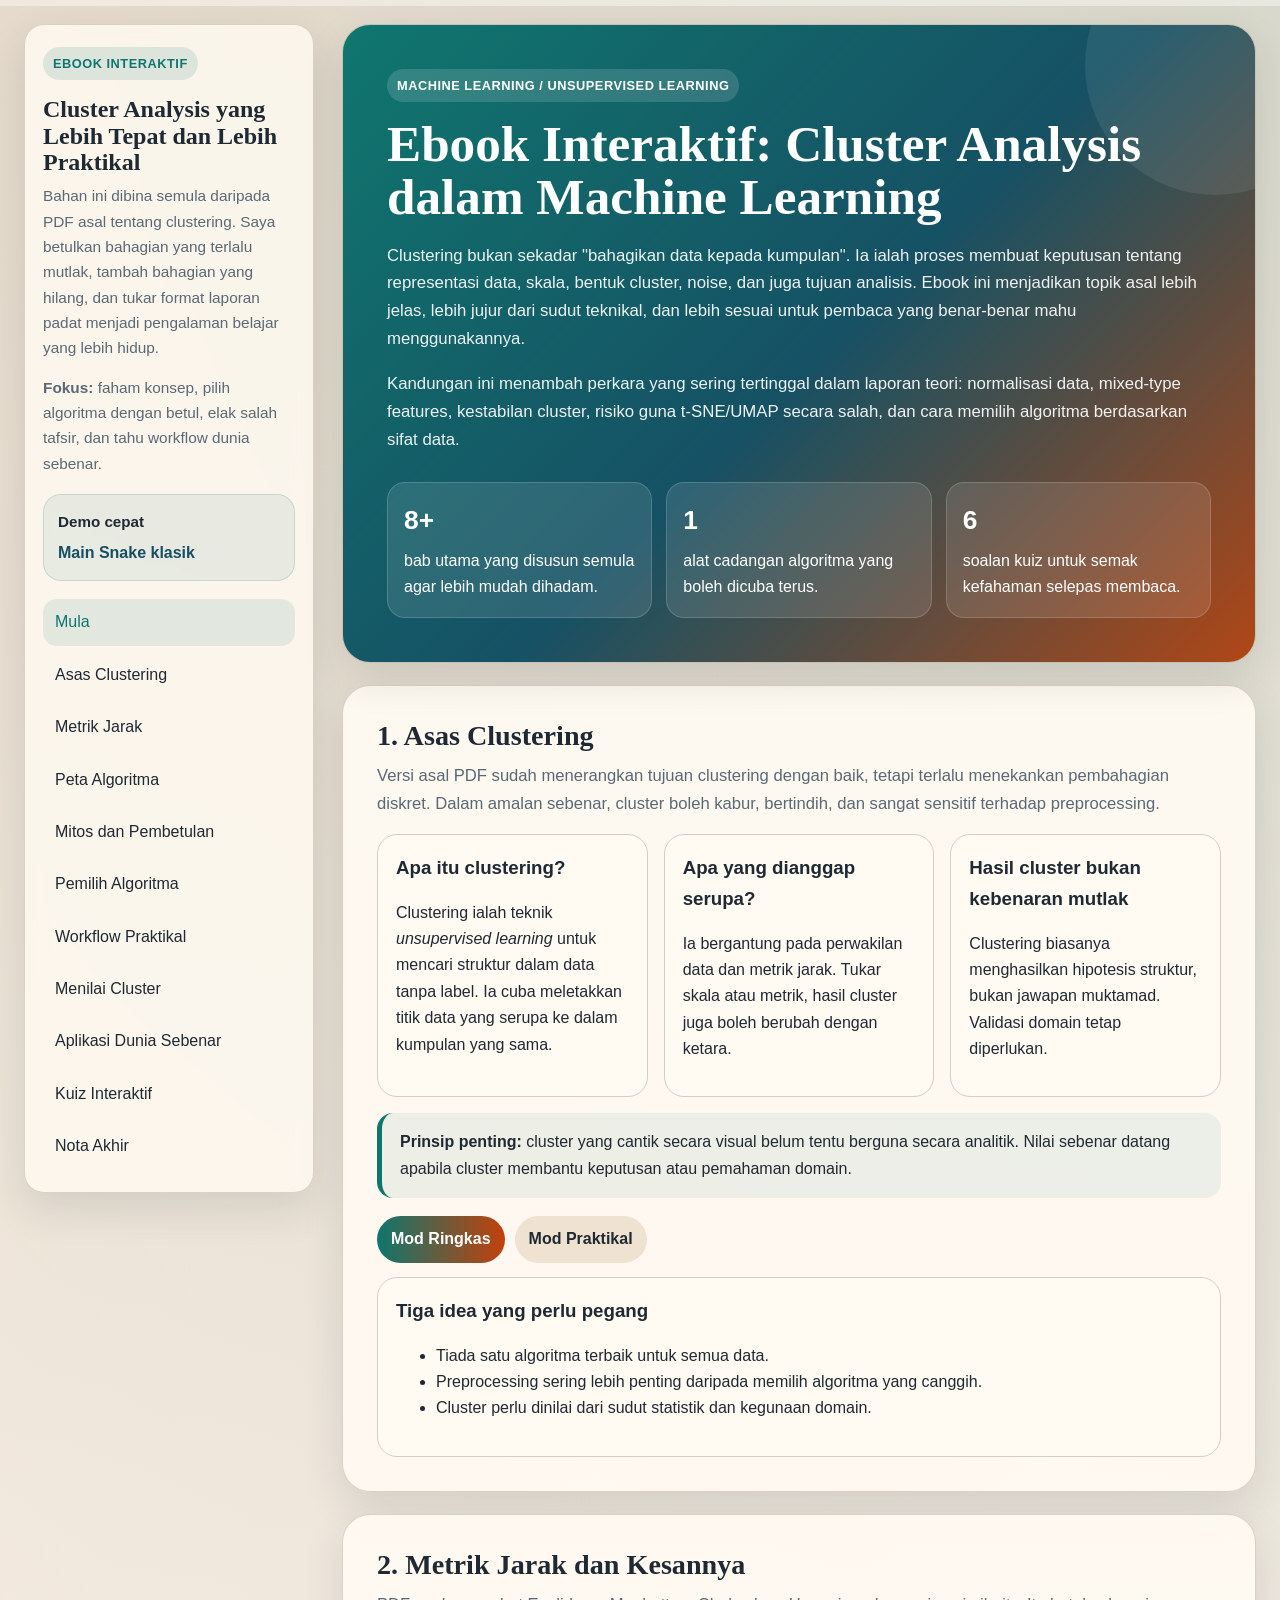
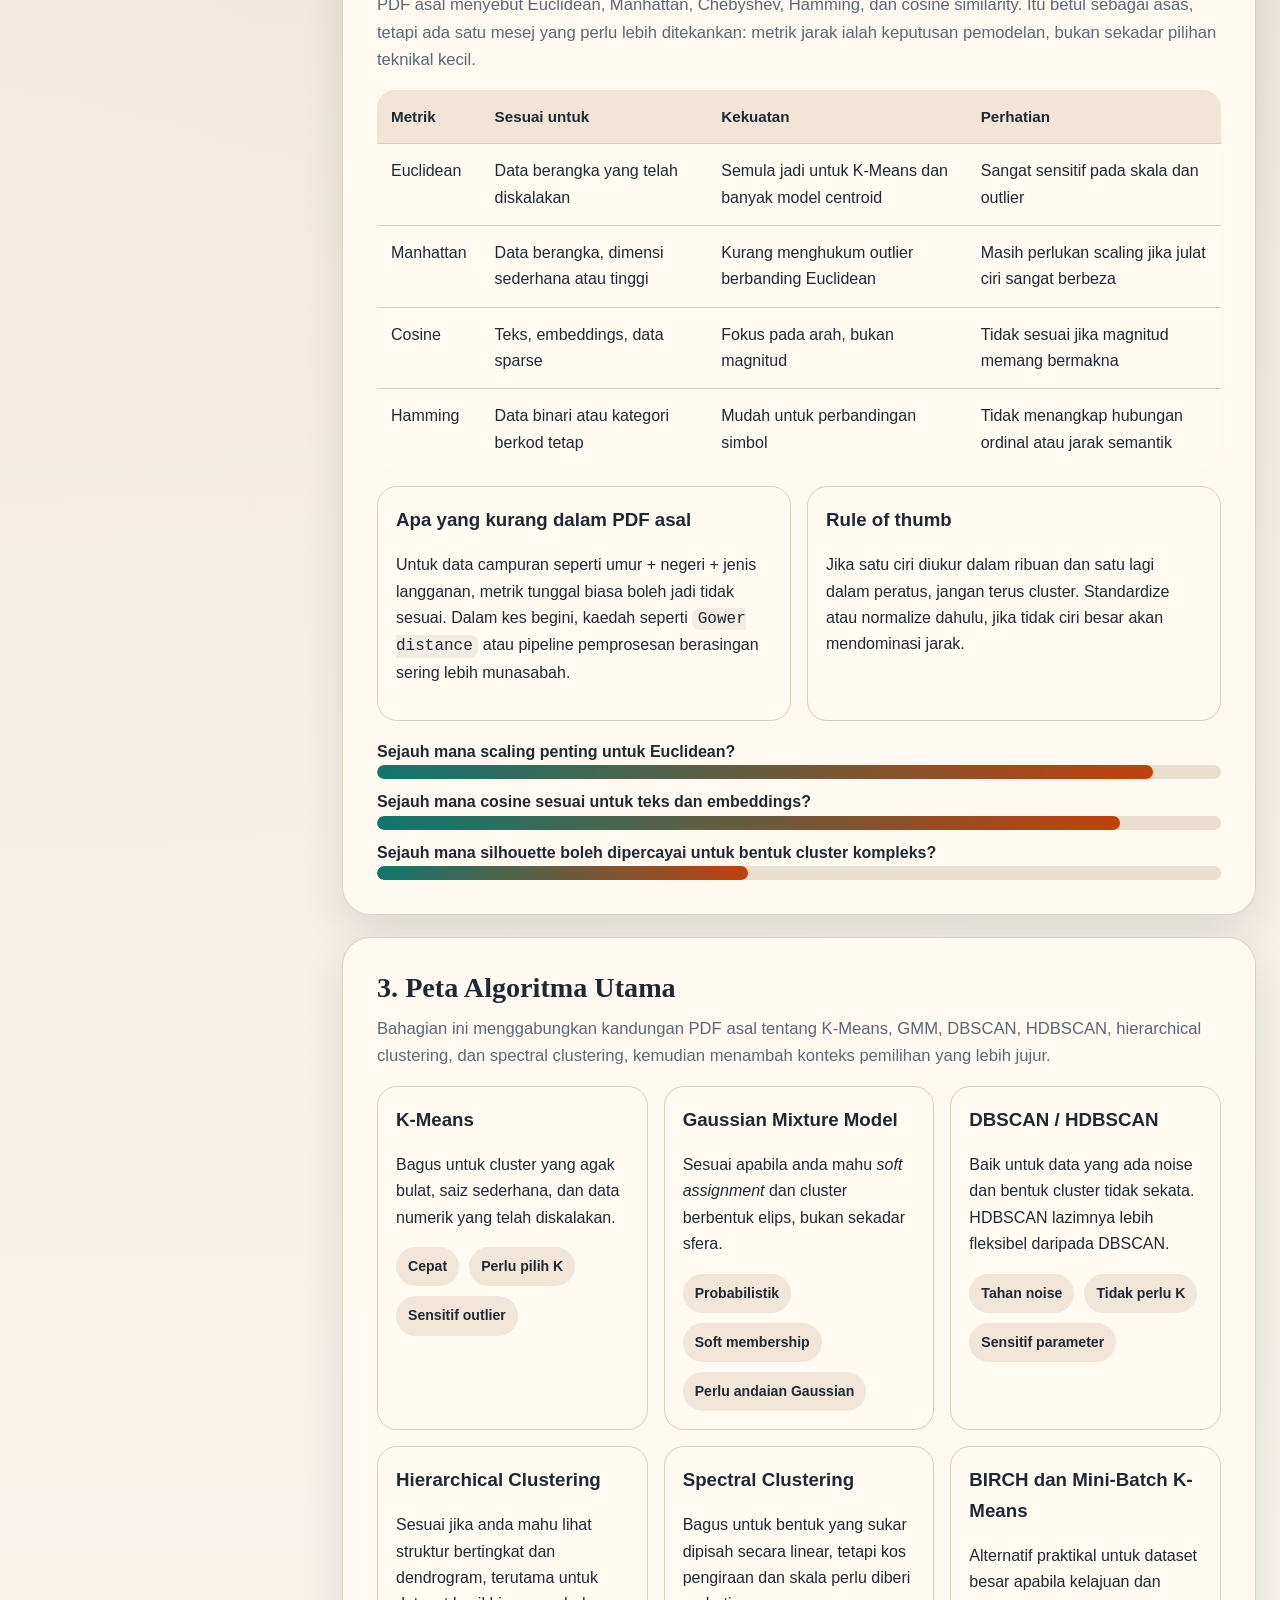
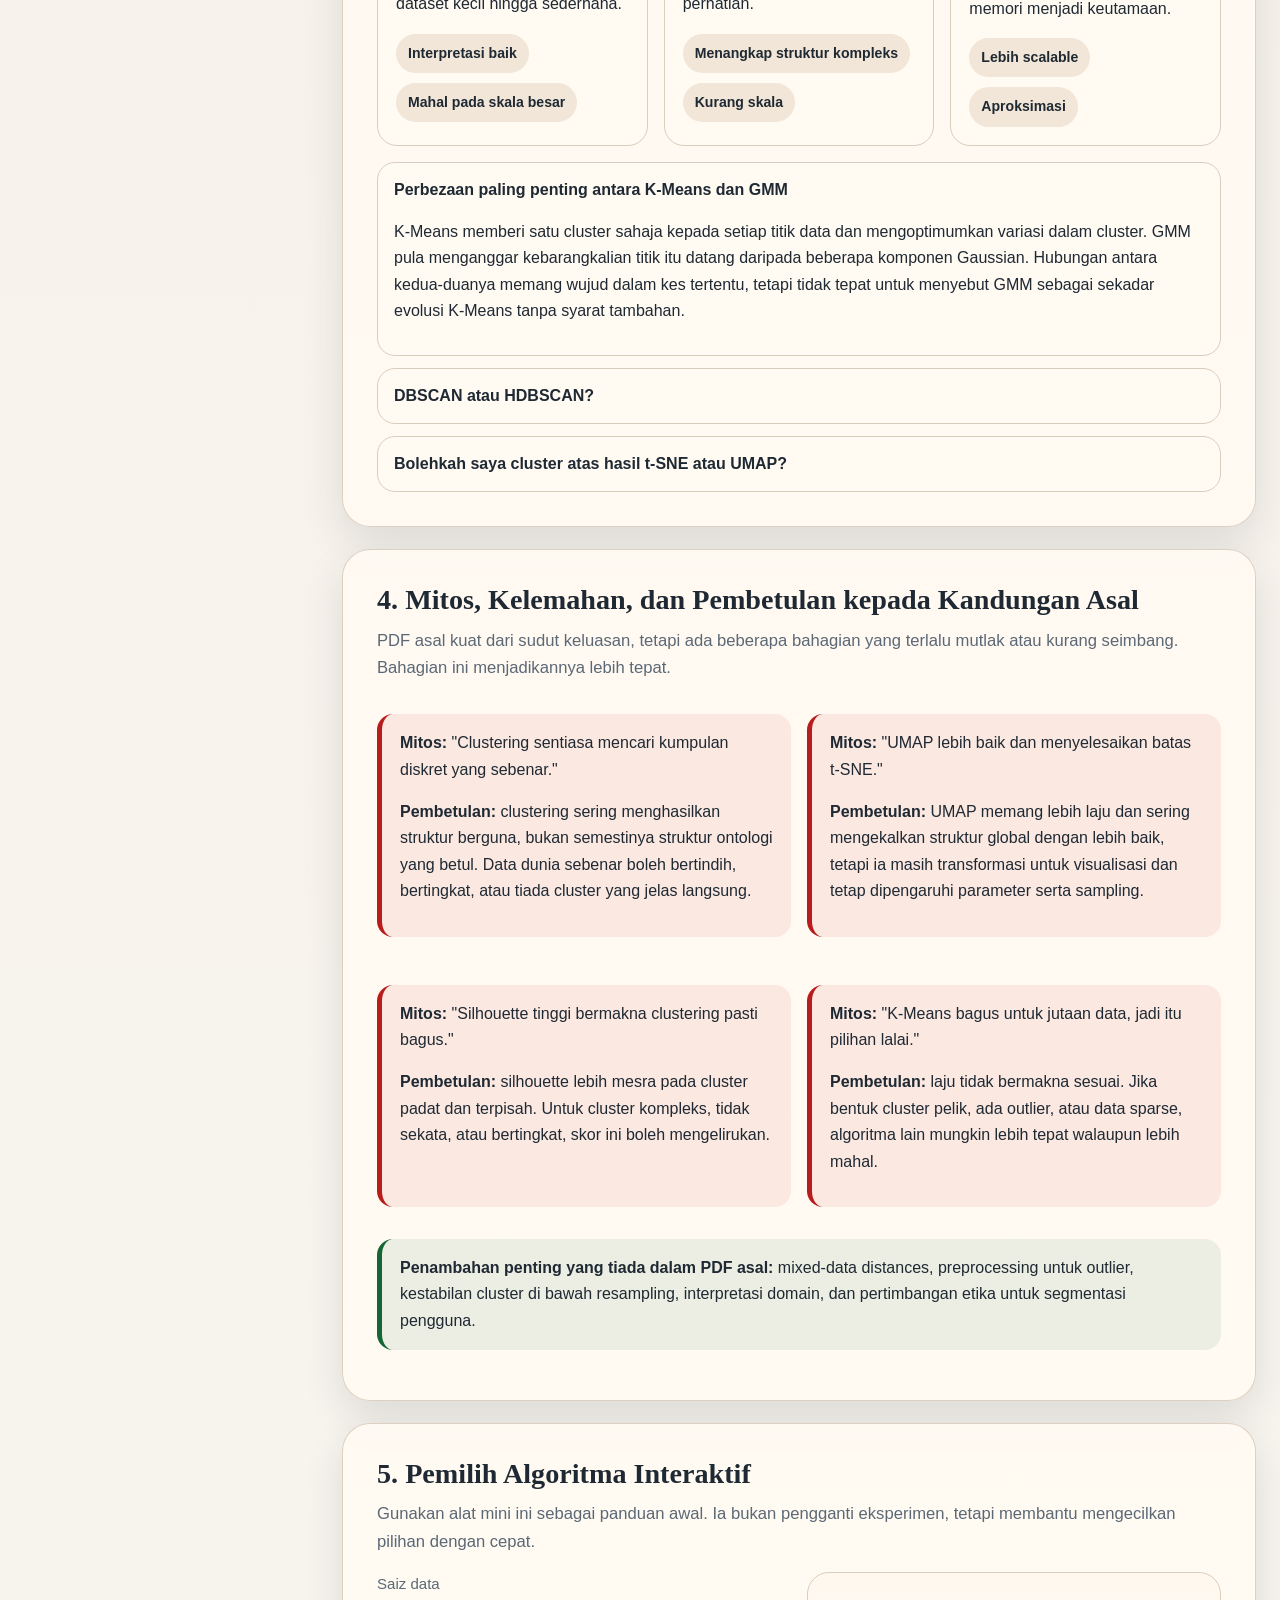
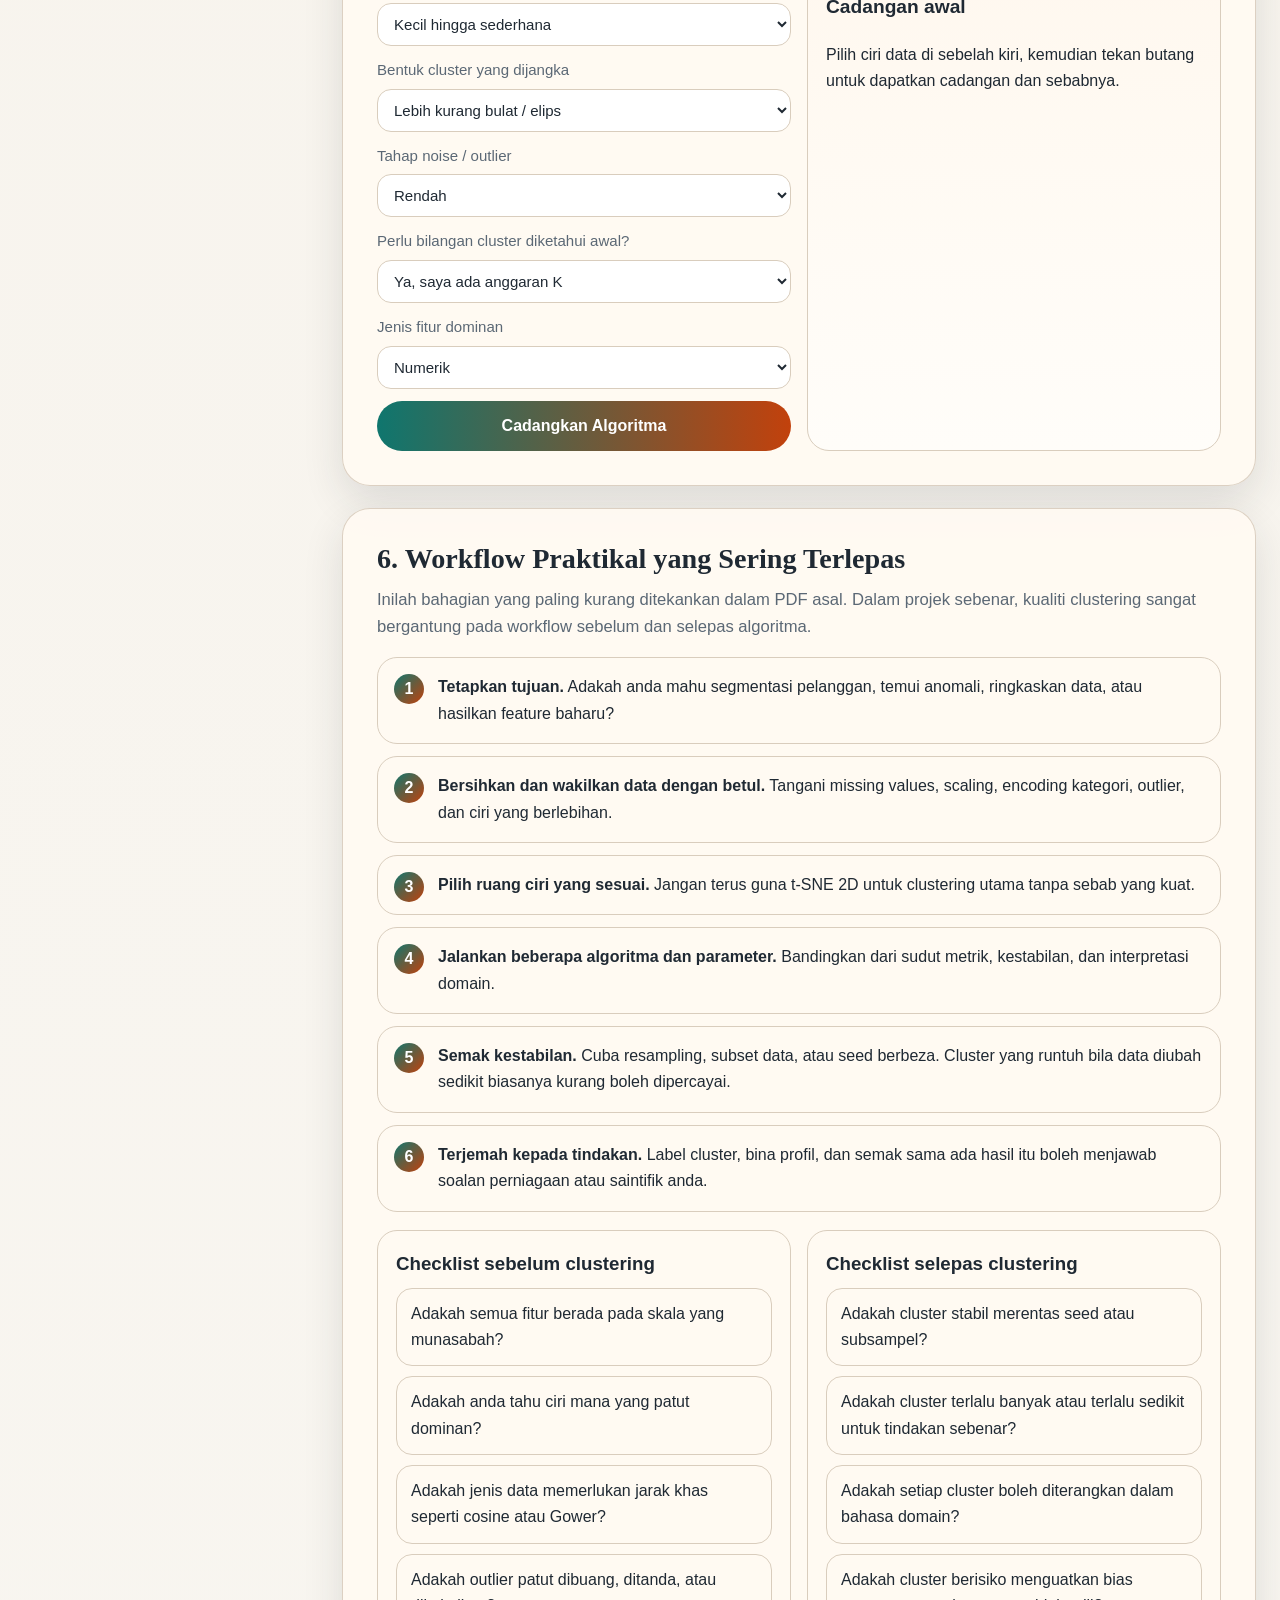
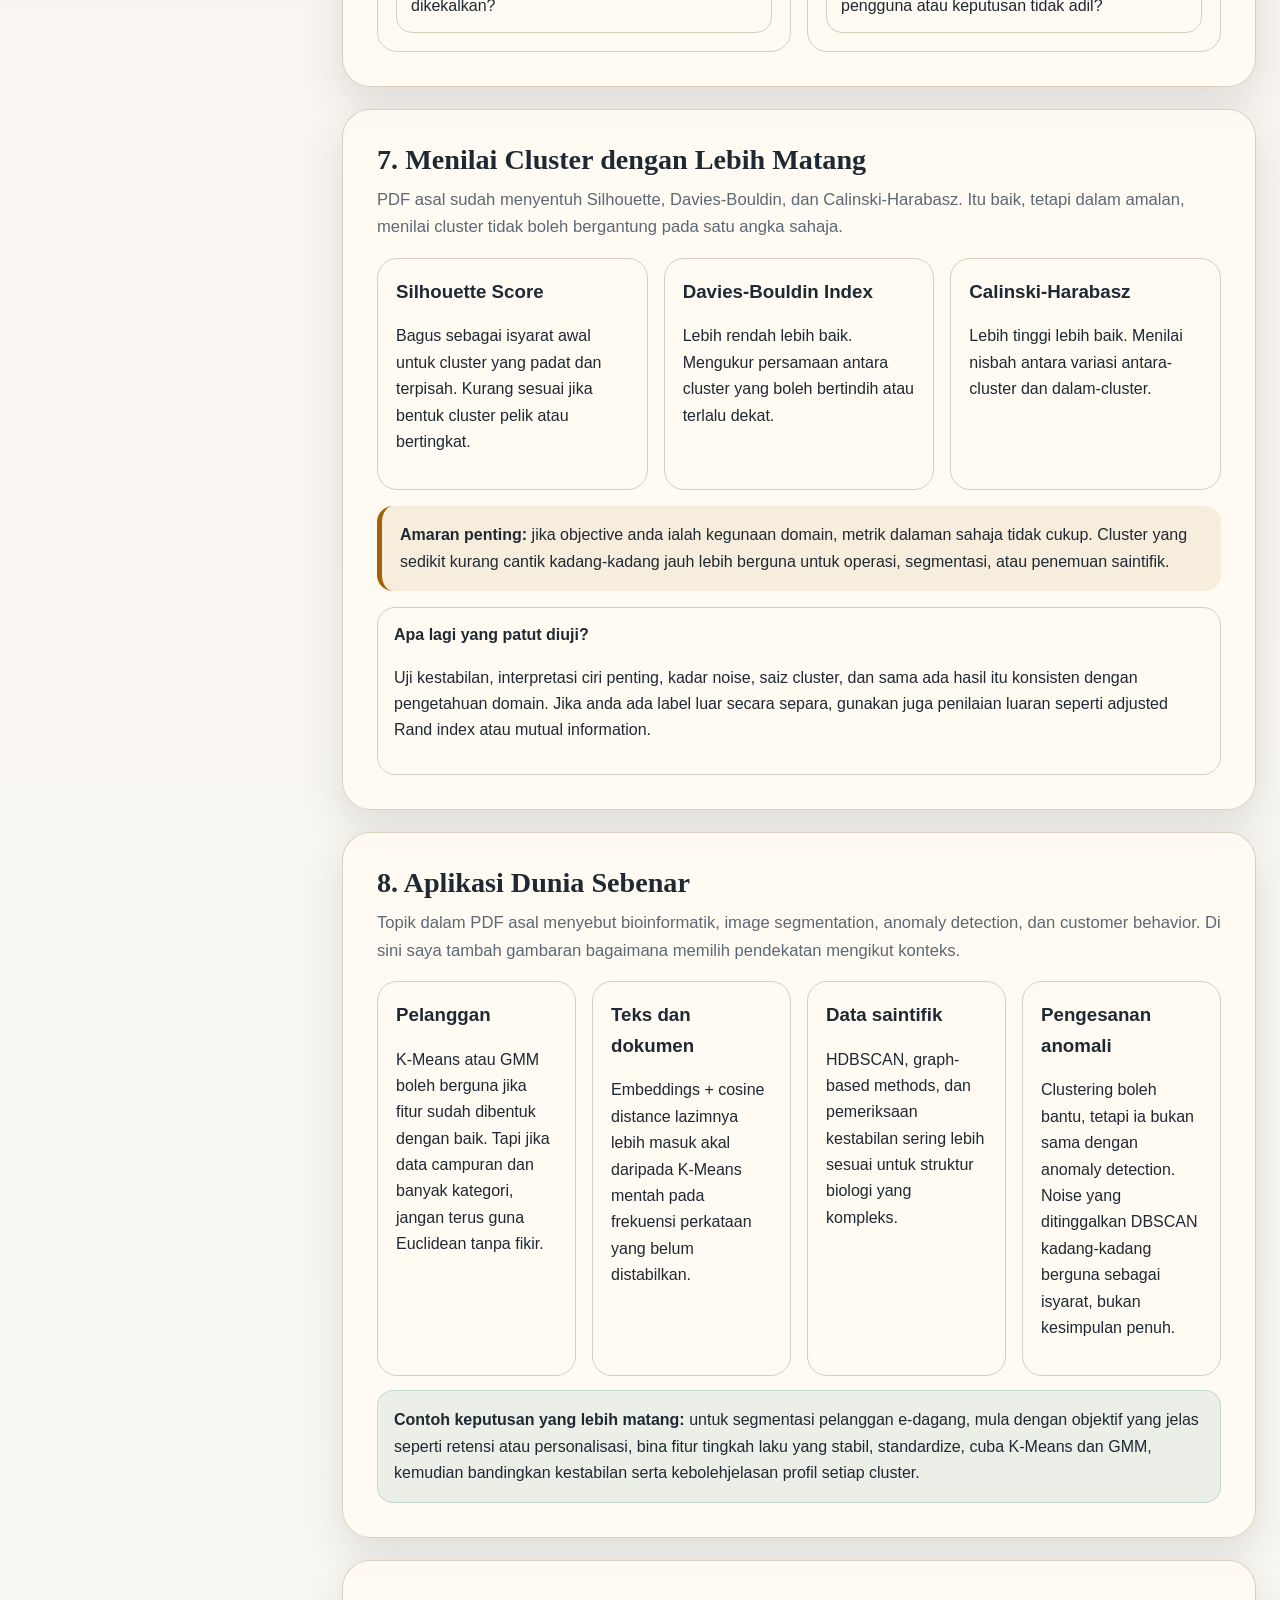
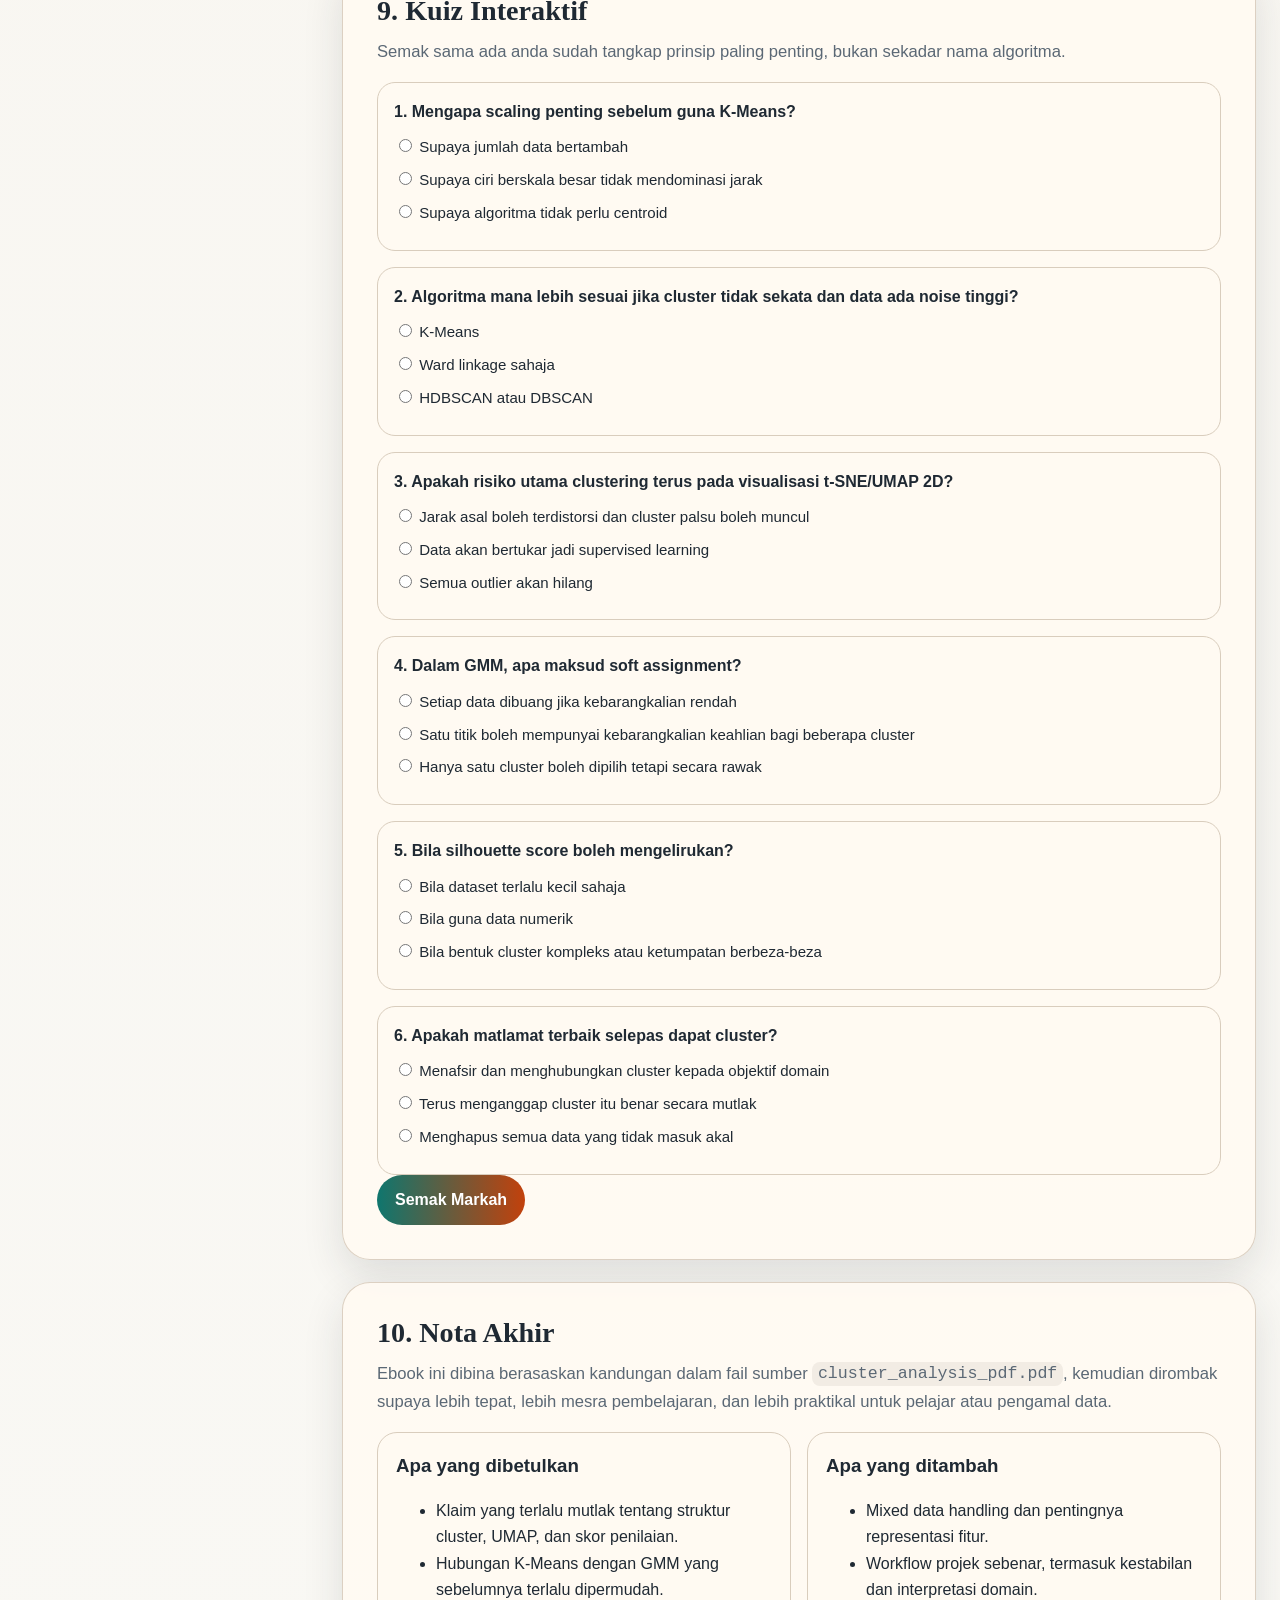
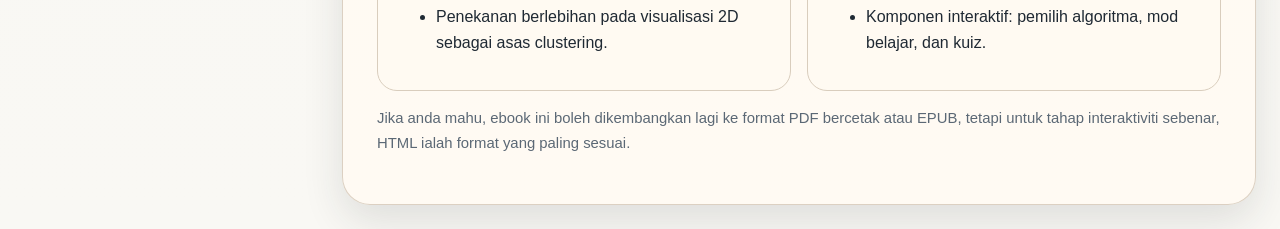
==== commit d0e92999: "Add standalone Snake docs page" ====
--- a/docs/index.html
+++ b/docs/index.html
@@ -43,6 +43,9 @@
     .brand { font-family: var(--serif); font-size: 1.5rem; line-height: 1.1; margin: 0 0 8px; }
     .tag { display: inline-block; padding: 6px 10px; border-radius: 999px; background: rgba(15, 118, 110, 0.12); color: var(--accent); font-size: 0.8rem; font-weight: 700; letter-spacing: 0.04em; text-transform: uppercase; margin-bottom: 16px; }
     .sidebar p { margin: 0 0 14px; color: var(--muted); font-size: 0.96rem; }
+    .side-feature { margin: 18px 0 0; padding: 14px; border-radius: 18px; background: rgba(15, 118, 110, 0.08); border: 1px solid rgba(15, 118, 110, 0.16); }
+    .side-feature strong { display: block; margin-bottom: 6px; font-size: 0.95rem; }
+    .side-feature a { display: inline-block; font-weight: 700; }
     .toc { list-style: none; padding: 0; margin: 18px 0 0; display: grid; gap: 6px; }
     .toc a { display: block; padding: 10px 12px; border-radius: 14px; color: var(--ink); transition: 0.2s ease; }
     .toc a:hover, .toc a.active { background: rgba(15, 118, 110, 0.1); color: var(--accent); text-decoration: none; }
@@ -124,6 +127,10 @@
       <h1 class="brand">Cluster Analysis yang Lebih Tepat dan Lebih Praktikal</h1>
       <p>Bahan ini dibina semula daripada PDF asal tentang clustering. Saya betulkan bahagian yang terlalu mutlak, tambah bahagian yang hilang, dan tukar format laporan padat menjadi pengalaman belajar yang lebih hidup.</p>
       <p><strong>Fokus:</strong> faham konsep, pilih algoritma dengan betul, elak salah tafsir, dan tahu workflow dunia sebenar.</p>
+      <div class="side-feature">
+        <strong>Demo cepat</strong>
+        <a href="./snake/">Main Snake klasik</a>
+      </div>
       <nav>
         <ul class="toc">
           <li><a href="#mula">Mula</a></li>
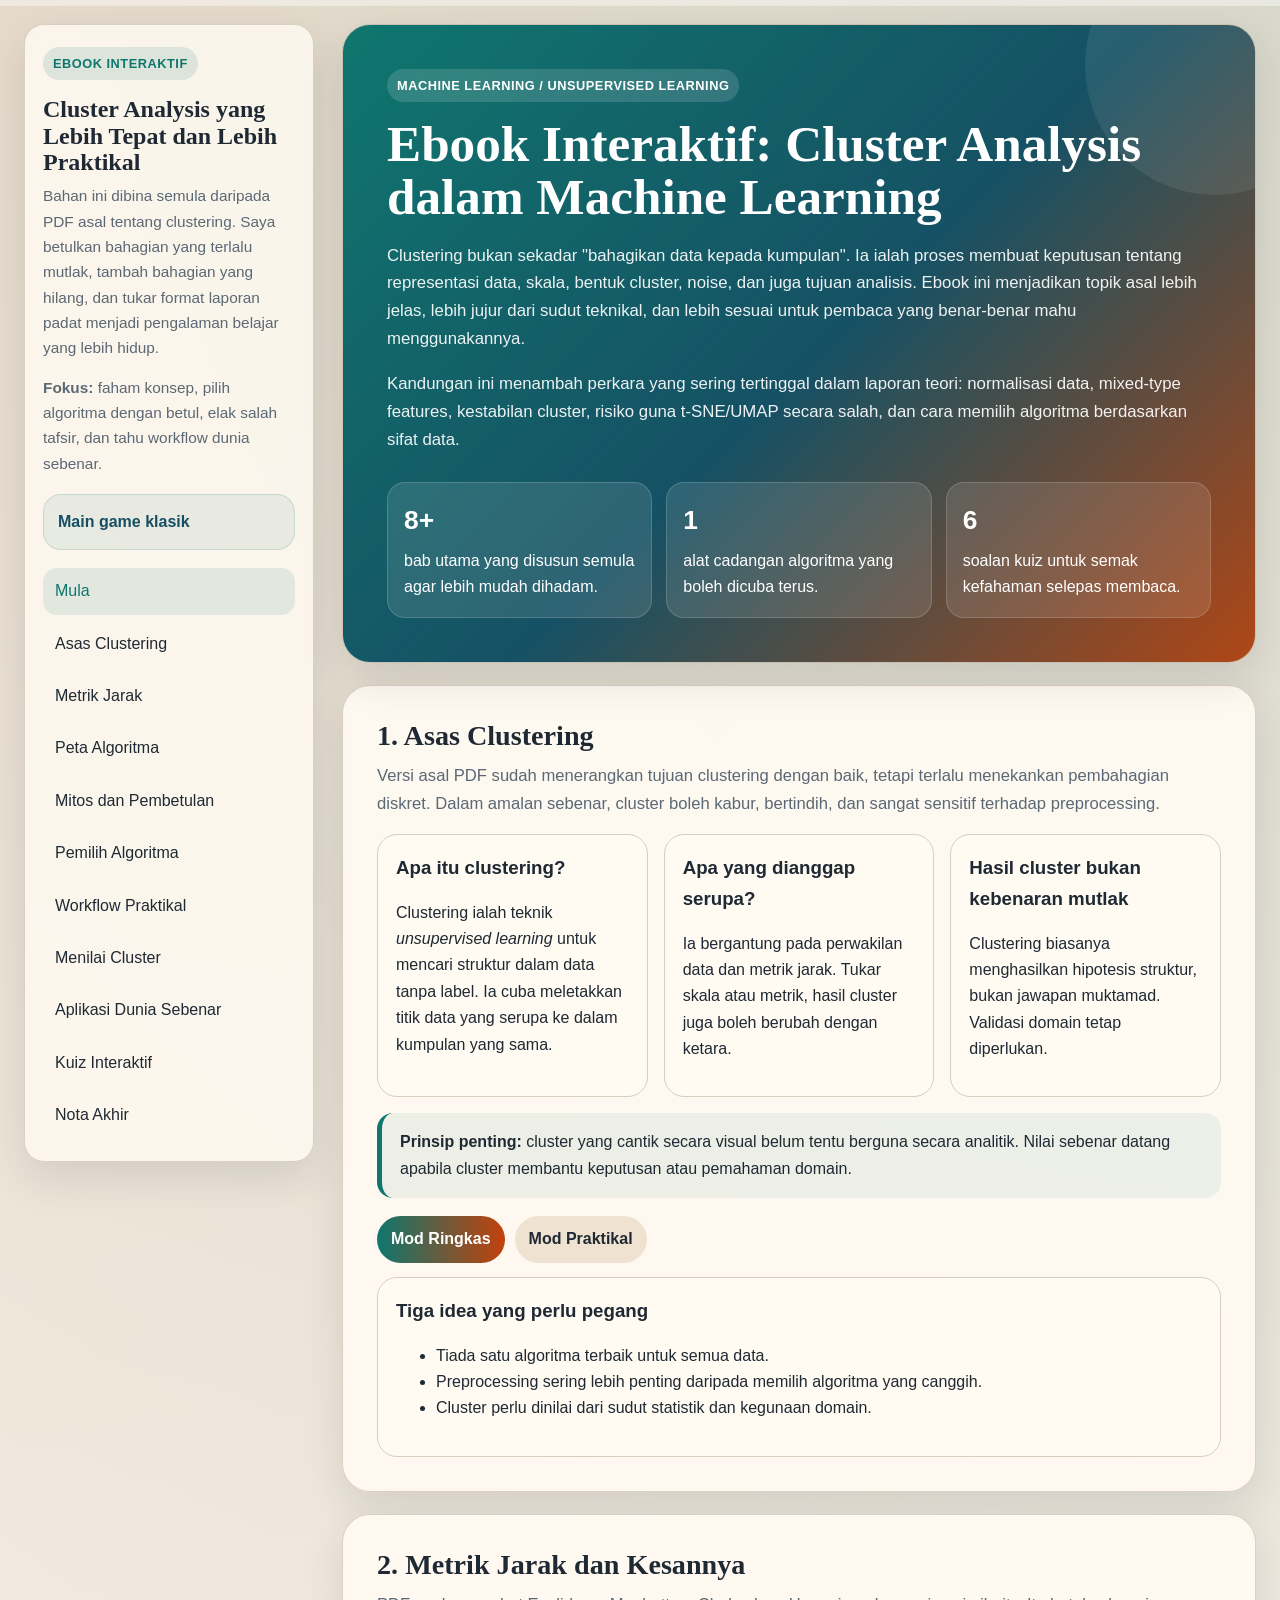
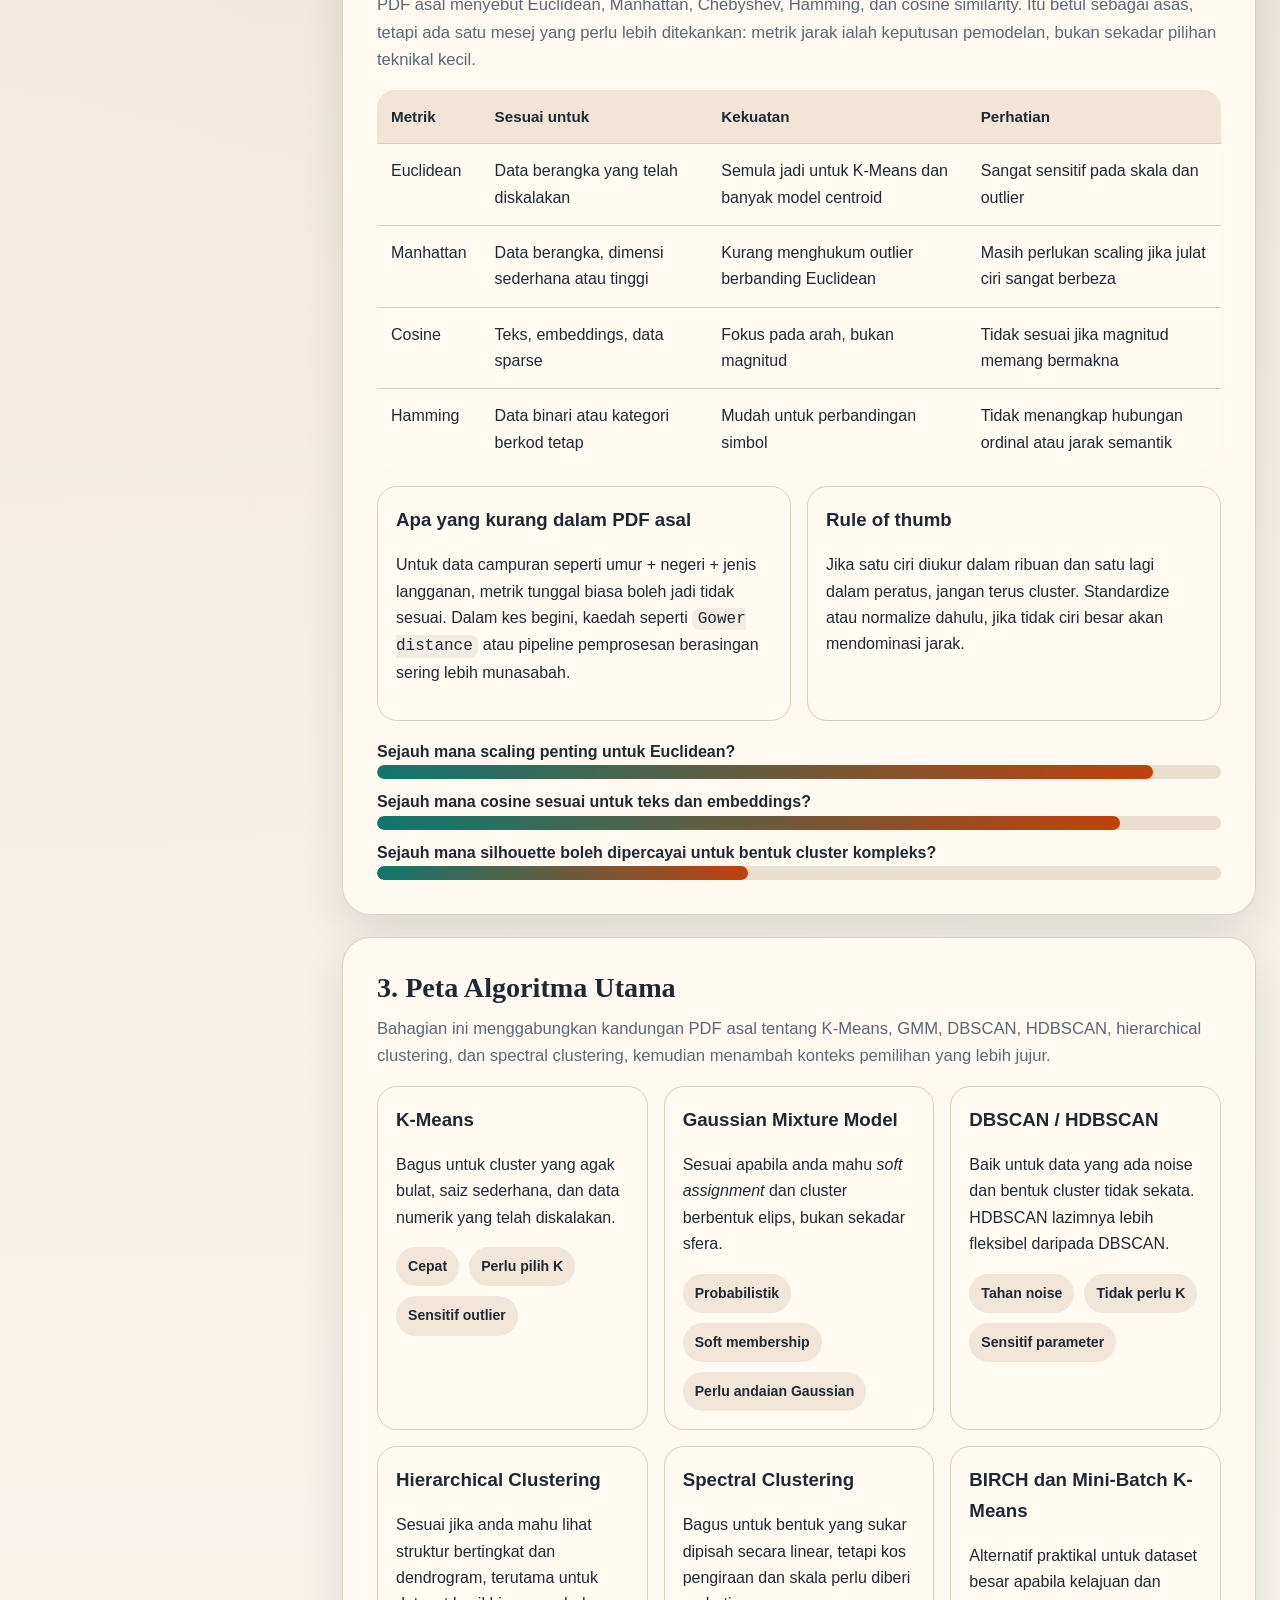
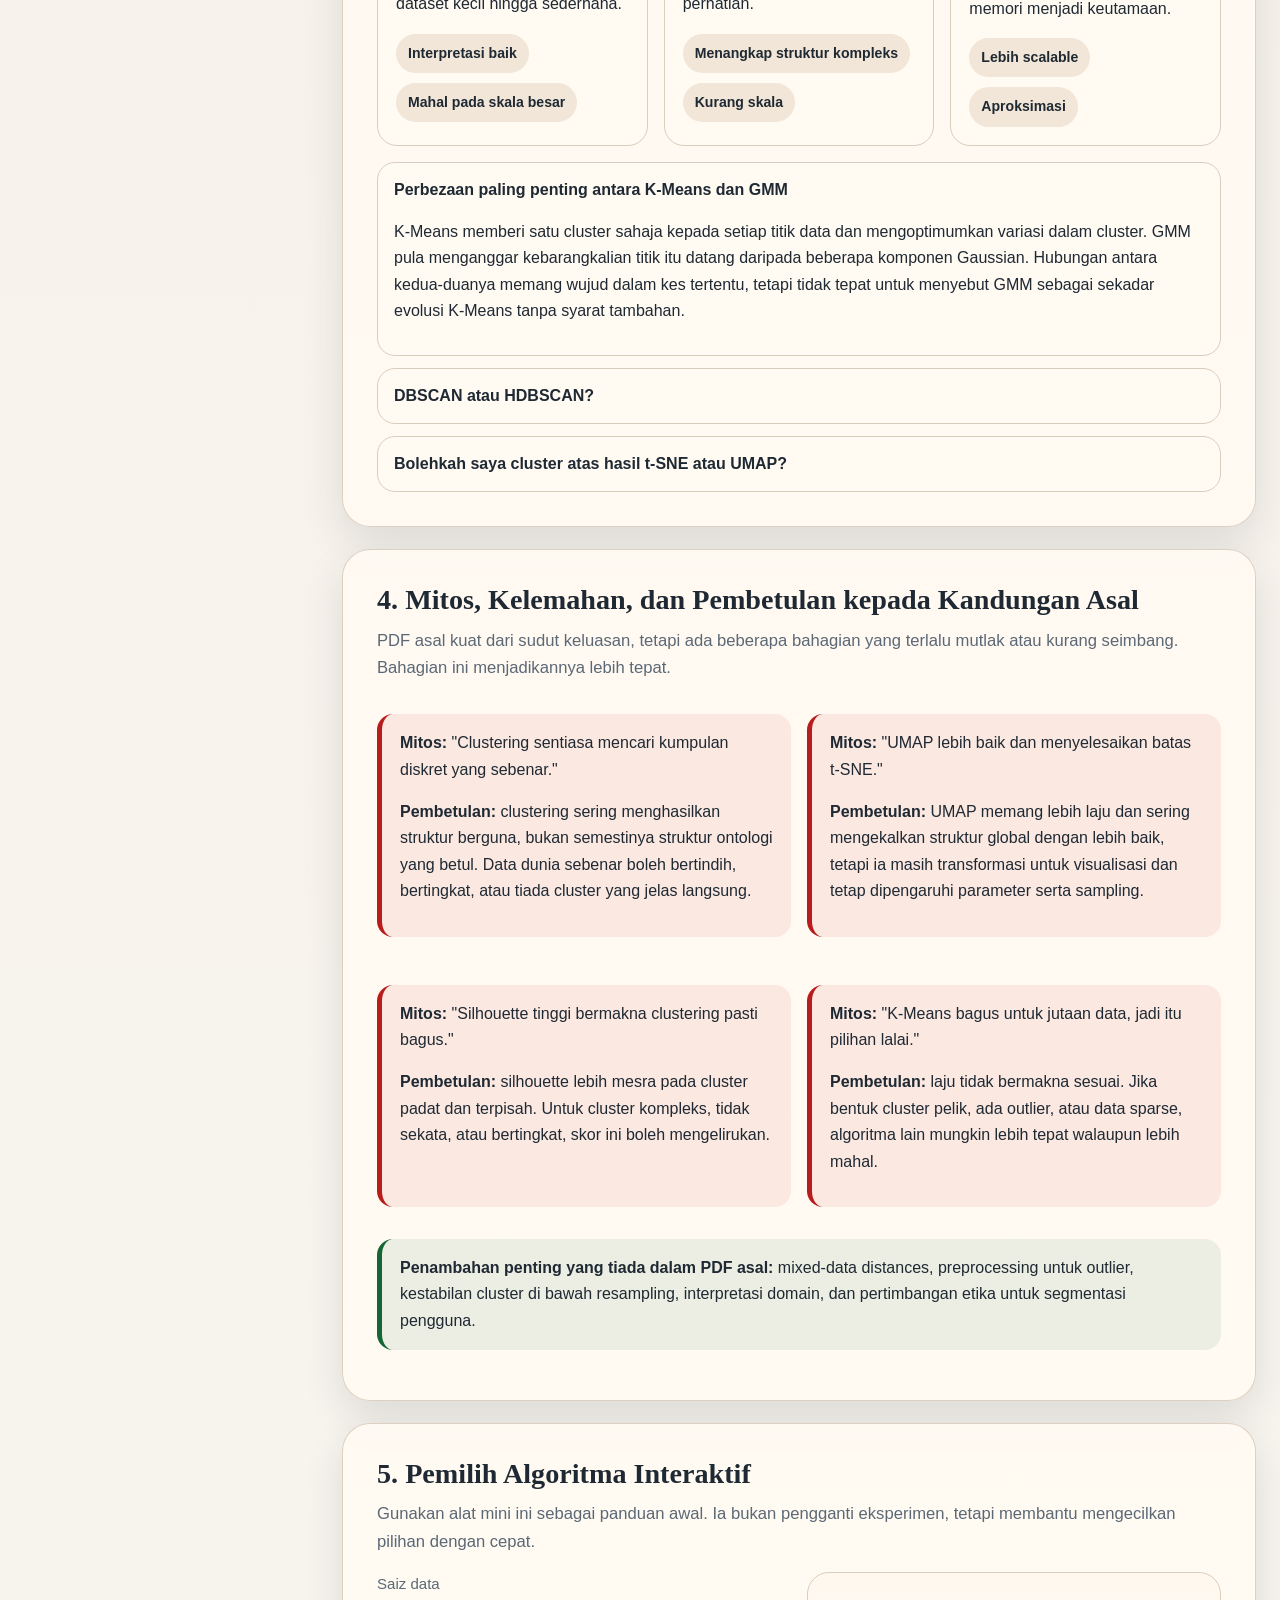
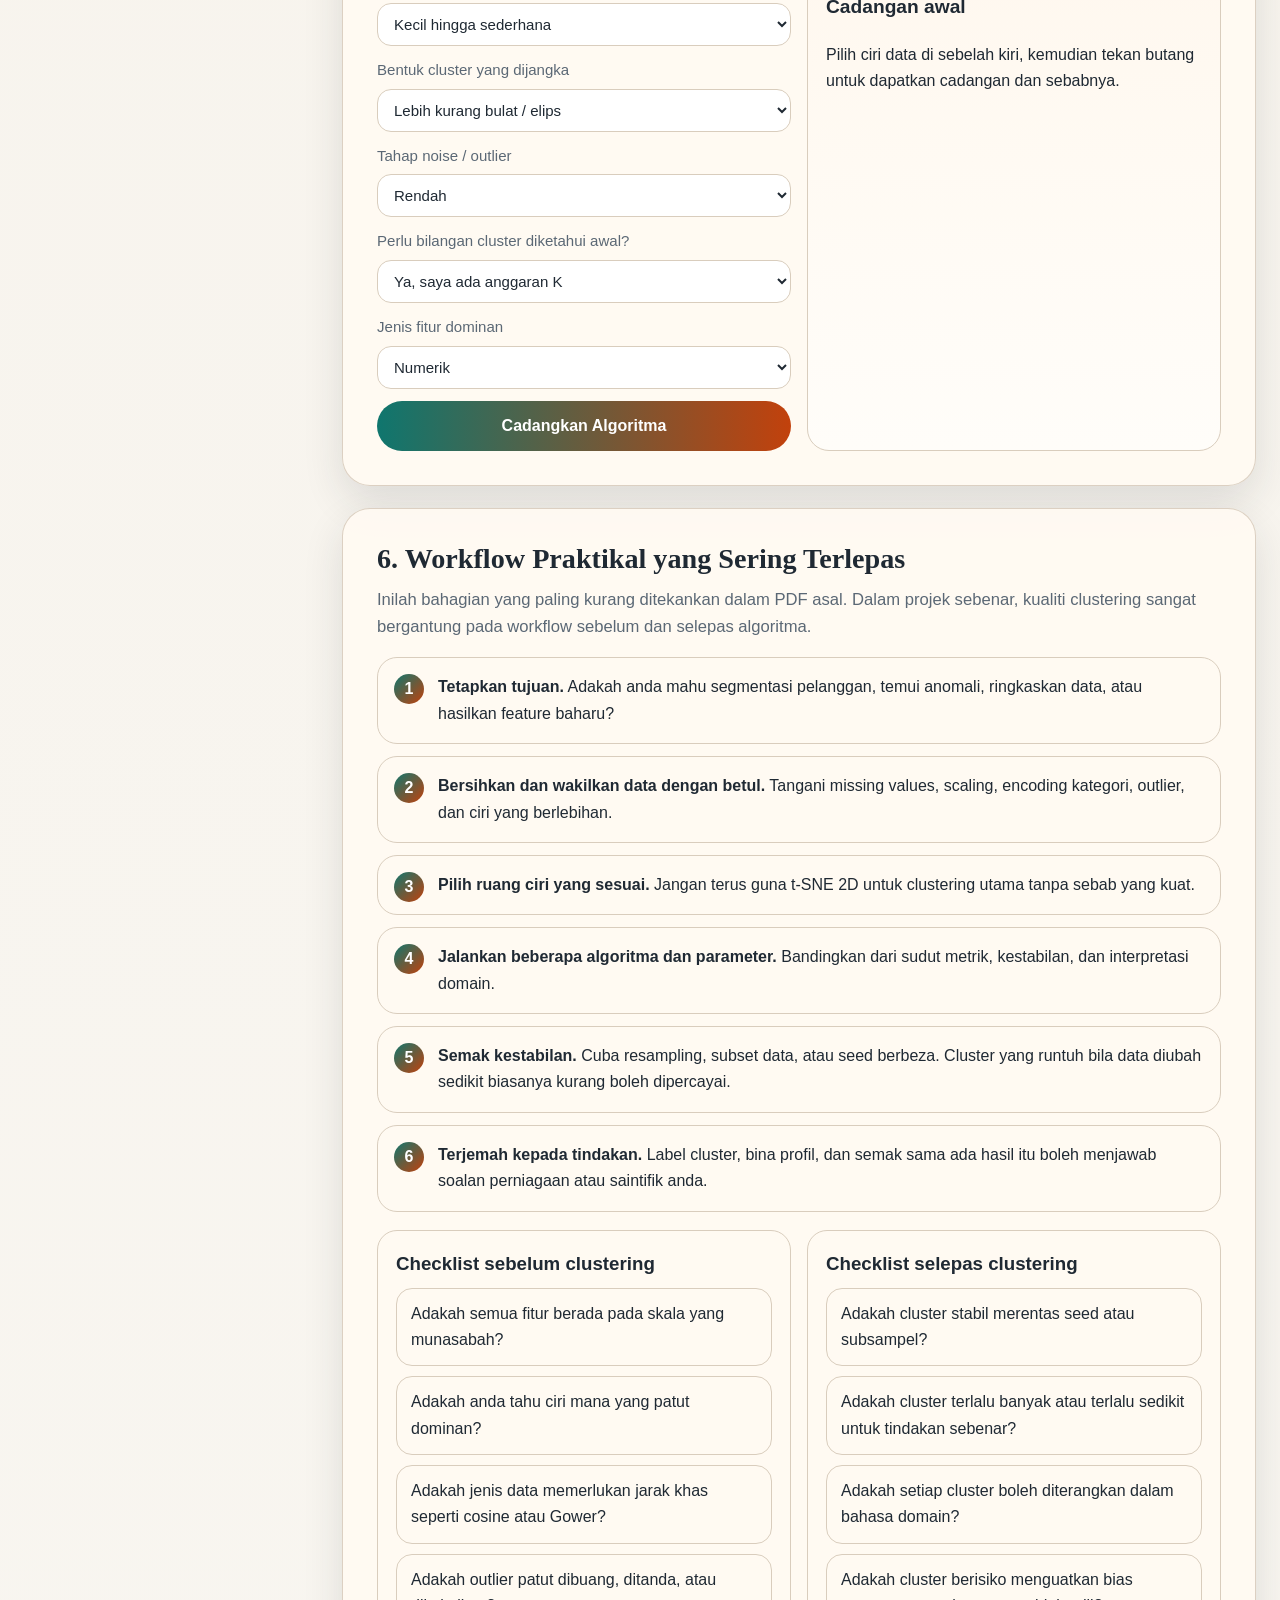
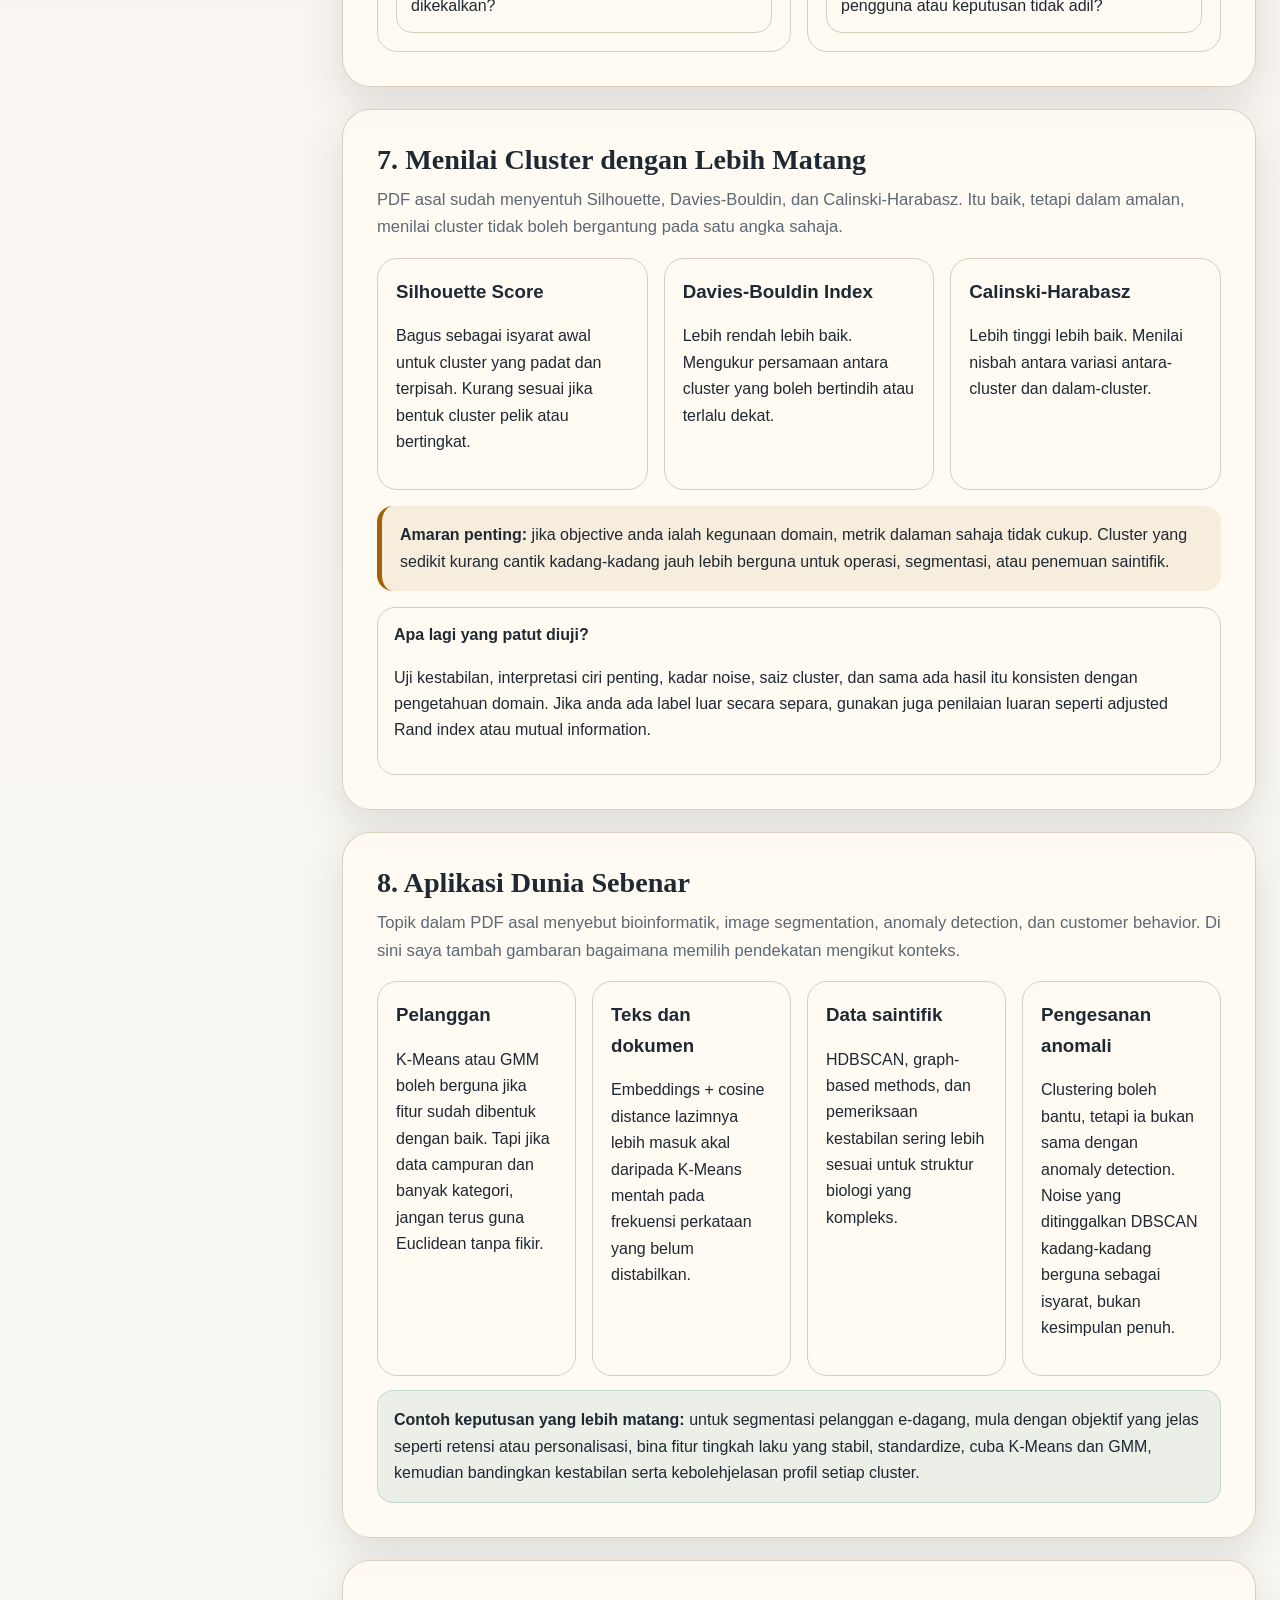
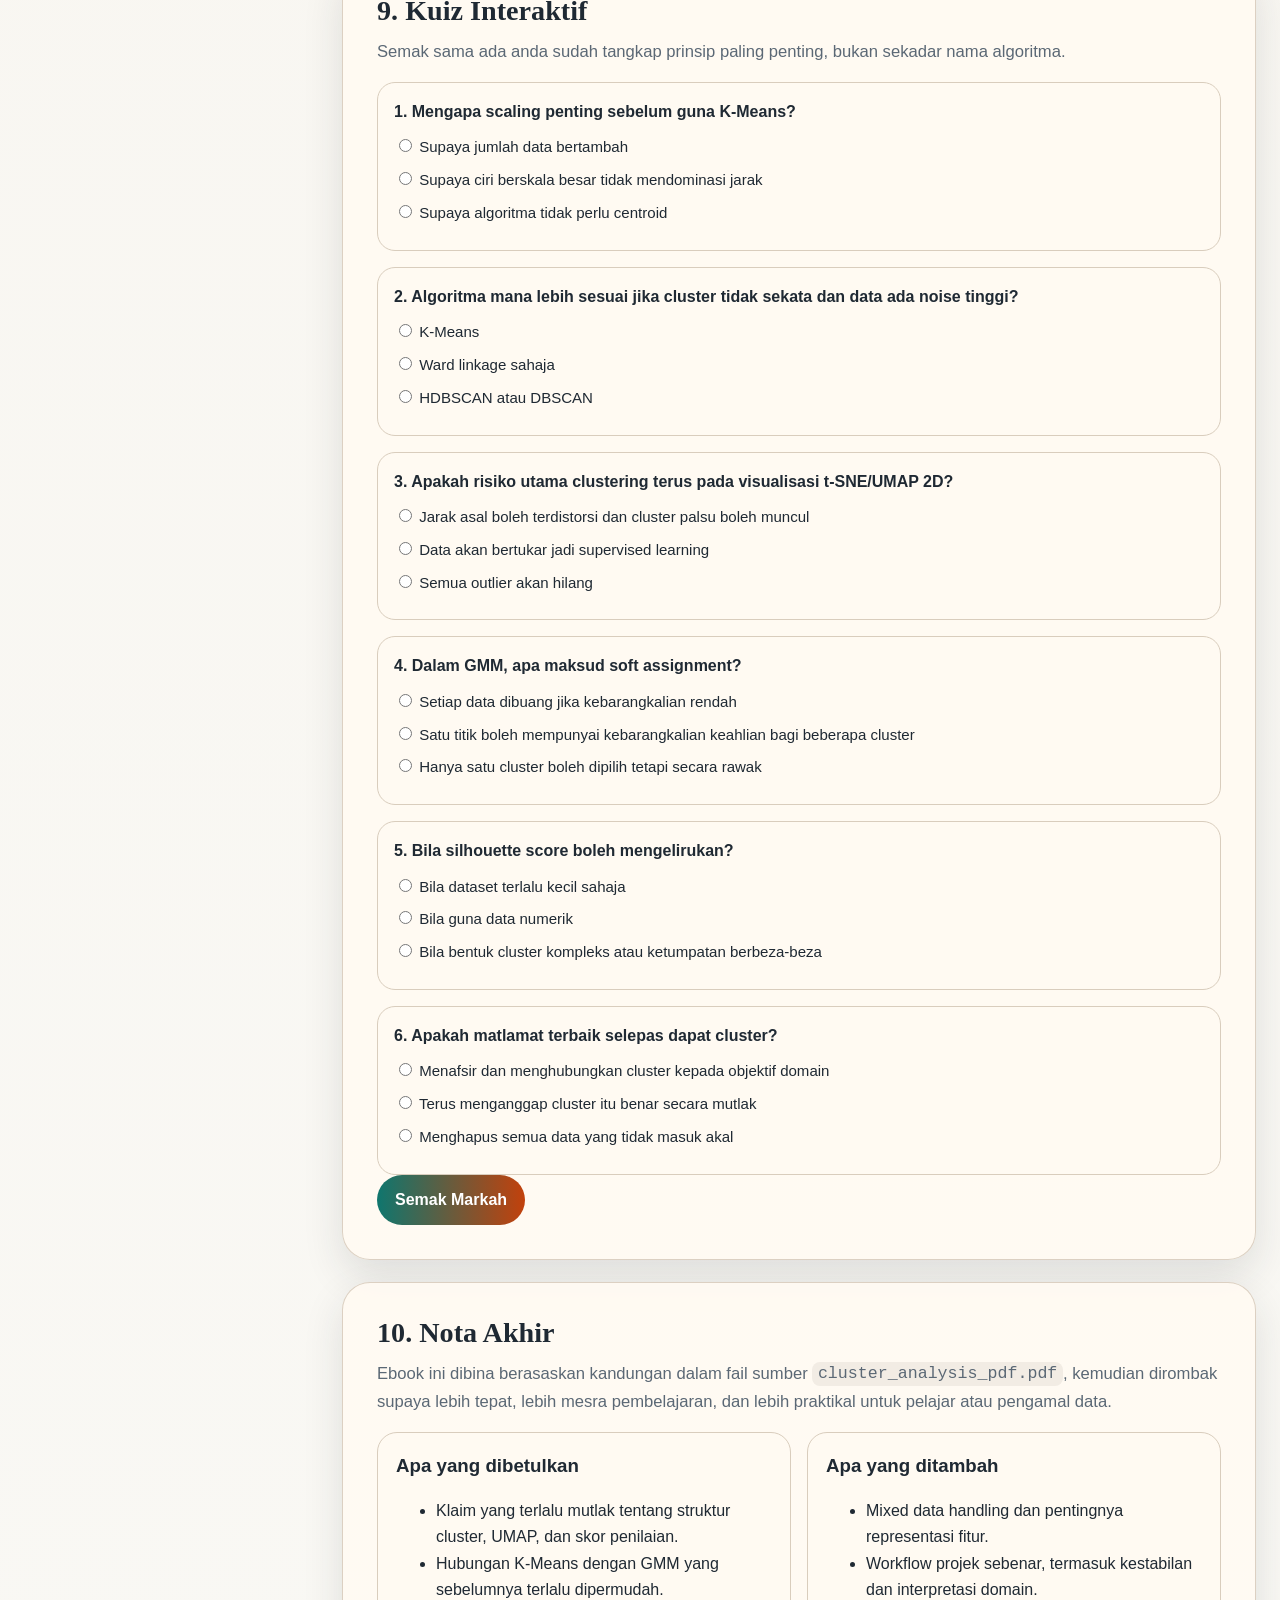
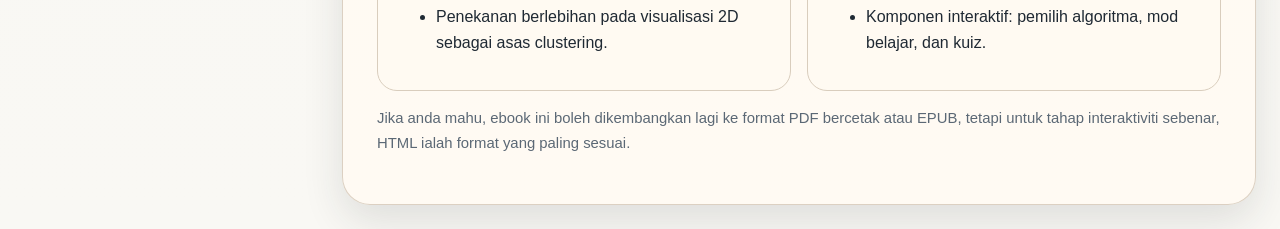
==== commit 43ec8dd7: "Simplify Snake link copy" ====
--- a/docs/index.html
+++ b/docs/index.html
@@ -44,8 +44,7 @@
     .tag { display: inline-block; padding: 6px 10px; border-radius: 999px; background: rgba(15, 118, 110, 0.12); color: var(--accent); font-size: 0.8rem; font-weight: 700; letter-spacing: 0.04em; text-transform: uppercase; margin-bottom: 16px; }
     .sidebar p { margin: 0 0 14px; color: var(--muted); font-size: 0.96rem; }
     .side-feature { margin: 18px 0 0; padding: 14px; border-radius: 18px; background: rgba(15, 118, 110, 0.08); border: 1px solid rgba(15, 118, 110, 0.16); }
-    .side-feature strong { display: block; margin-bottom: 6px; font-size: 0.95rem; }
-    .side-feature a { display: inline-block; font-weight: 700; }
+    .side-feature a { display: block; font-weight: 700; }
     .toc { list-style: none; padding: 0; margin: 18px 0 0; display: grid; gap: 6px; }
     .toc a { display: block; padding: 10px 12px; border-radius: 14px; color: var(--ink); transition: 0.2s ease; }
     .toc a:hover, .toc a.active { background: rgba(15, 118, 110, 0.1); color: var(--accent); text-decoration: none; }
@@ -128,8 +127,7 @@
       <p>Bahan ini dibina semula daripada PDF asal tentang clustering. Saya betulkan bahagian yang terlalu mutlak, tambah bahagian yang hilang, dan tukar format laporan padat menjadi pengalaman belajar yang lebih hidup.</p>
       <p><strong>Fokus:</strong> faham konsep, pilih algoritma dengan betul, elak salah tafsir, dan tahu workflow dunia sebenar.</p>
       <div class="side-feature">
-        <strong>Demo cepat</strong>
-        <a href="./snake/">Main Snake klasik</a>
+        <a href="./snake/">Main game klasik</a>
       </div>
       <nav>
         <ul class="toc">
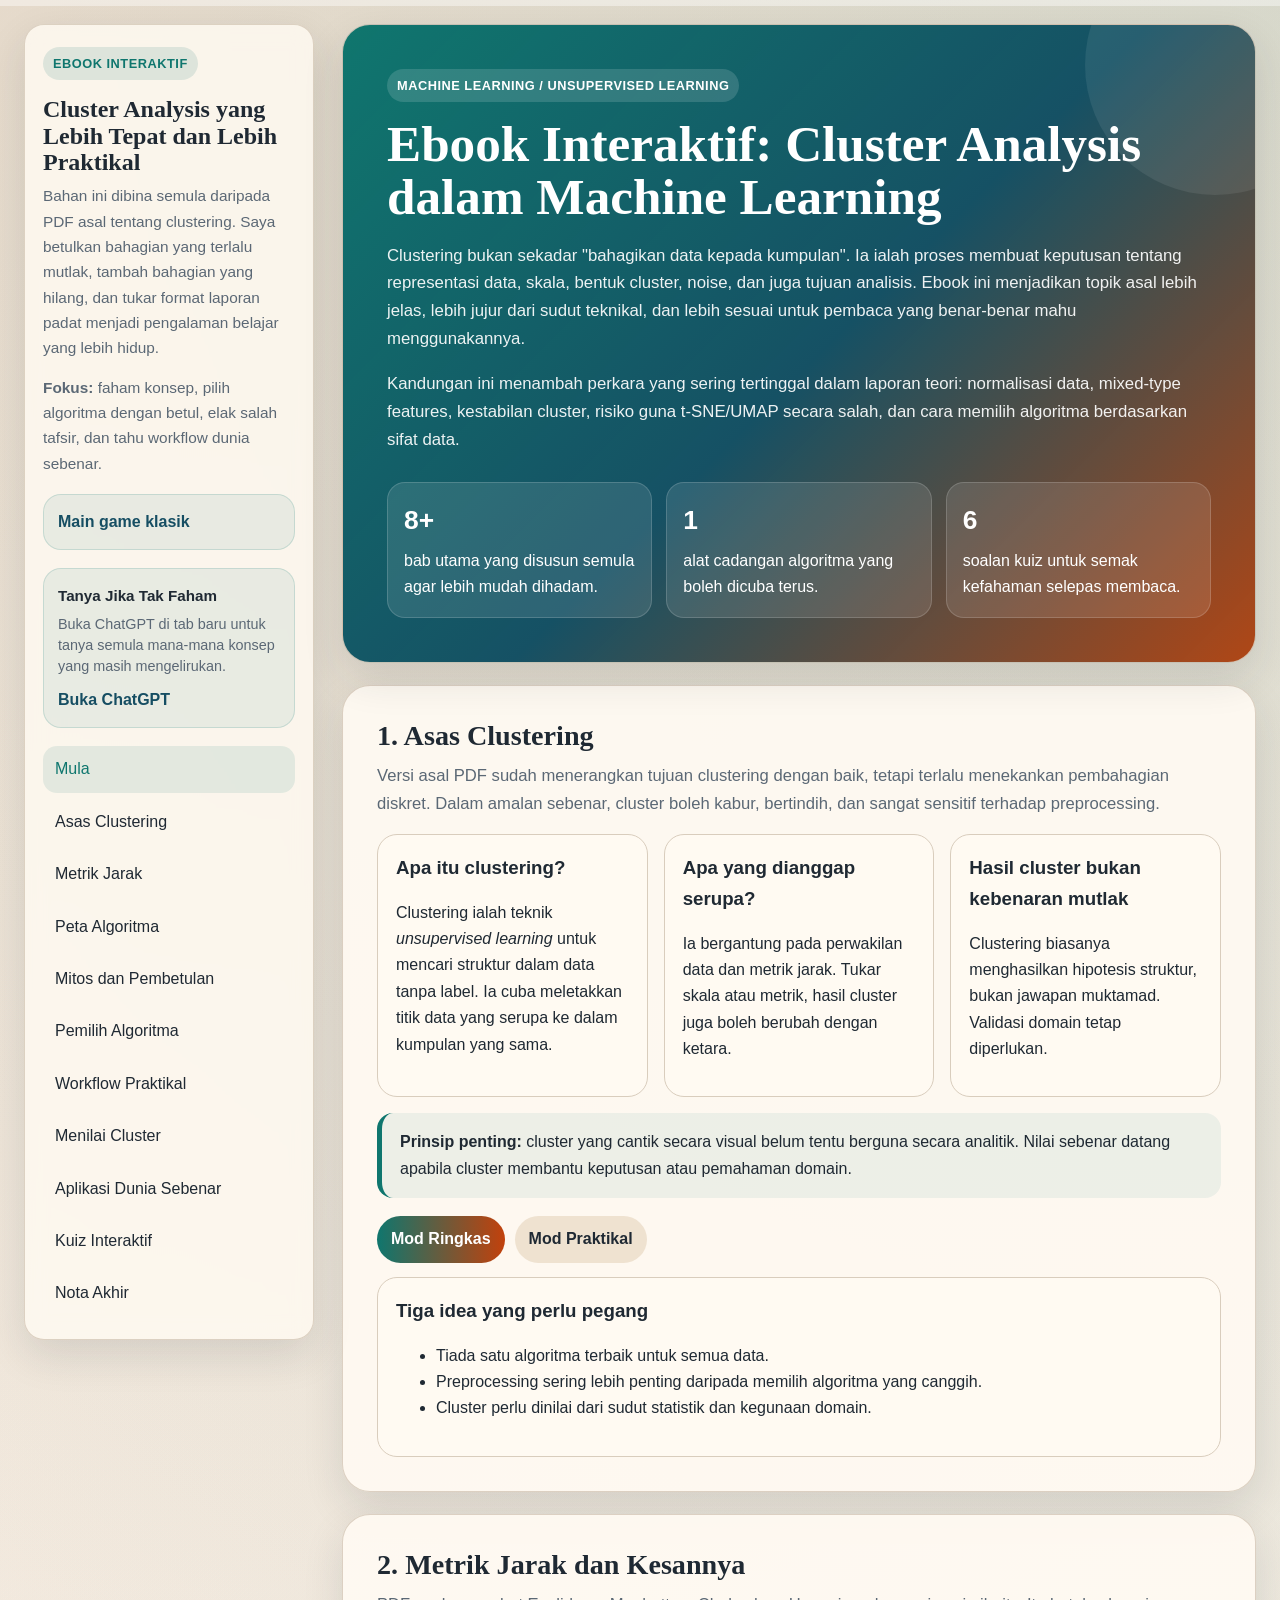
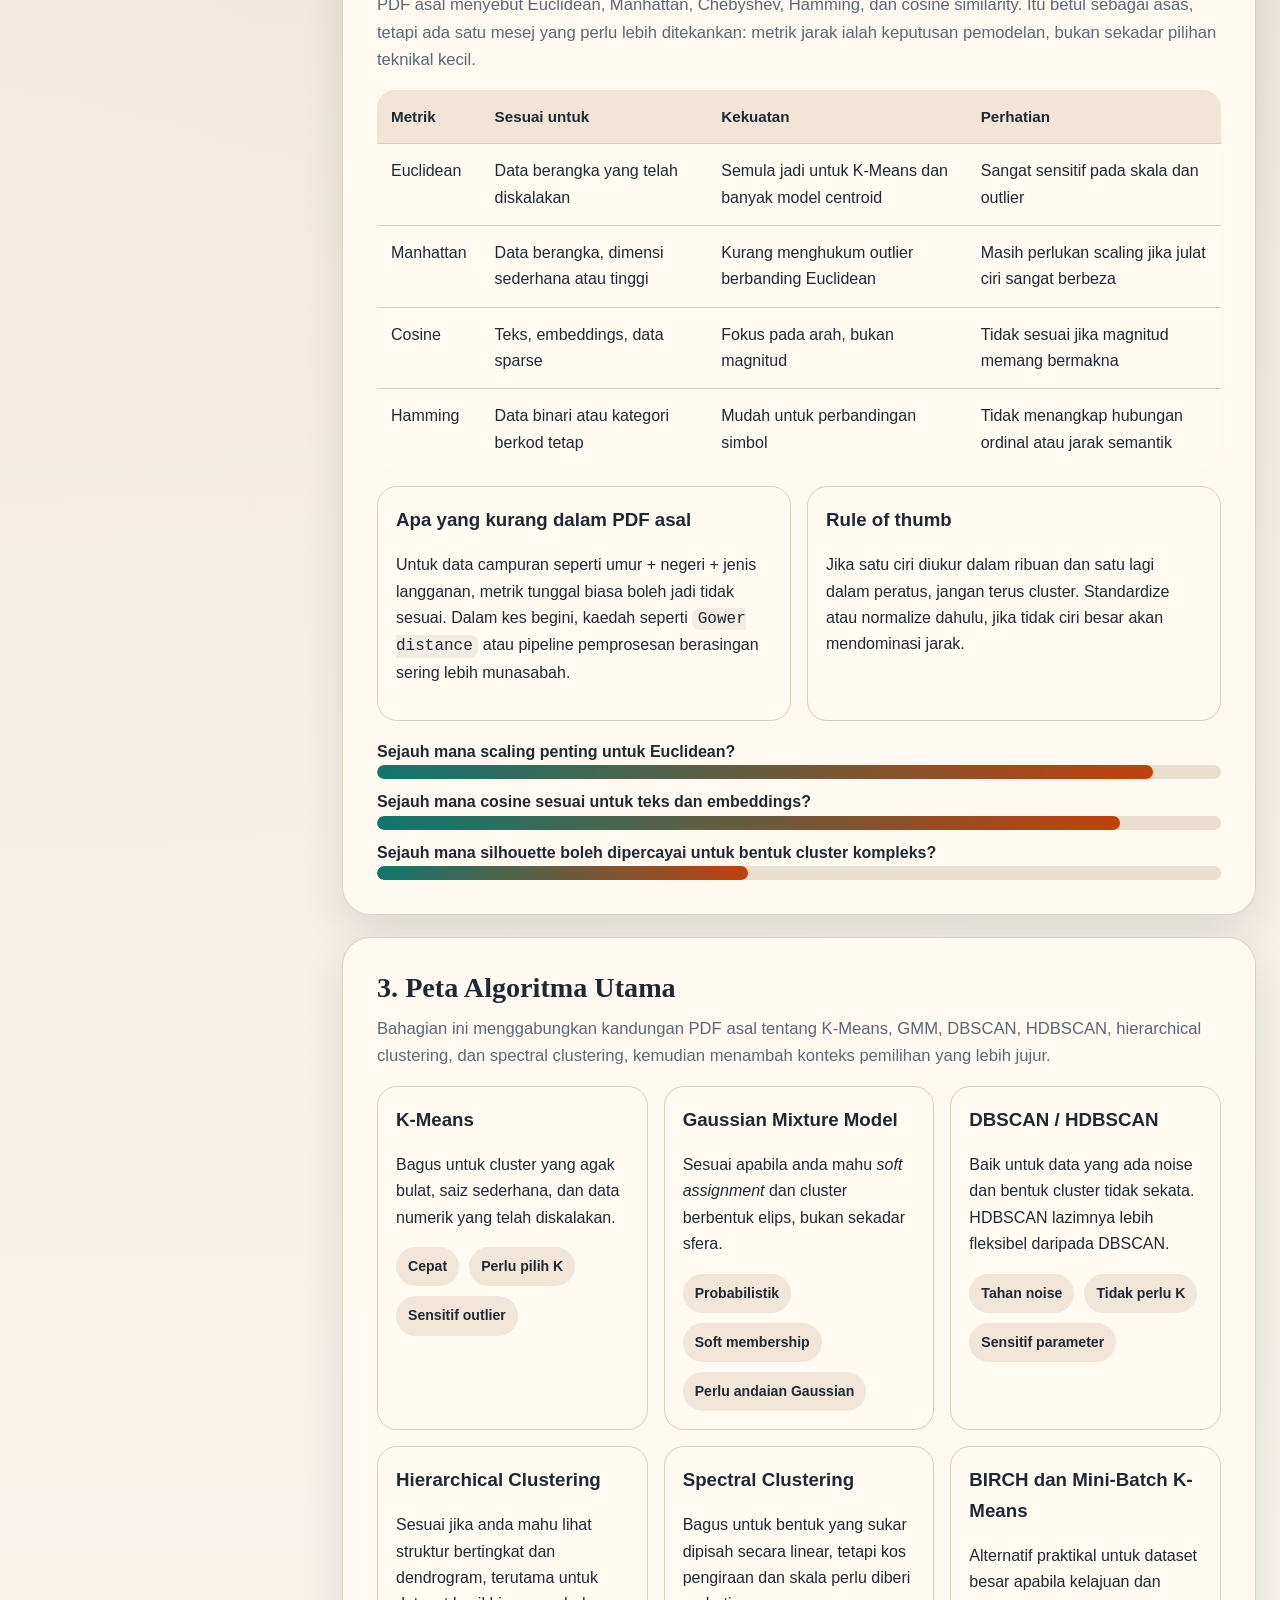
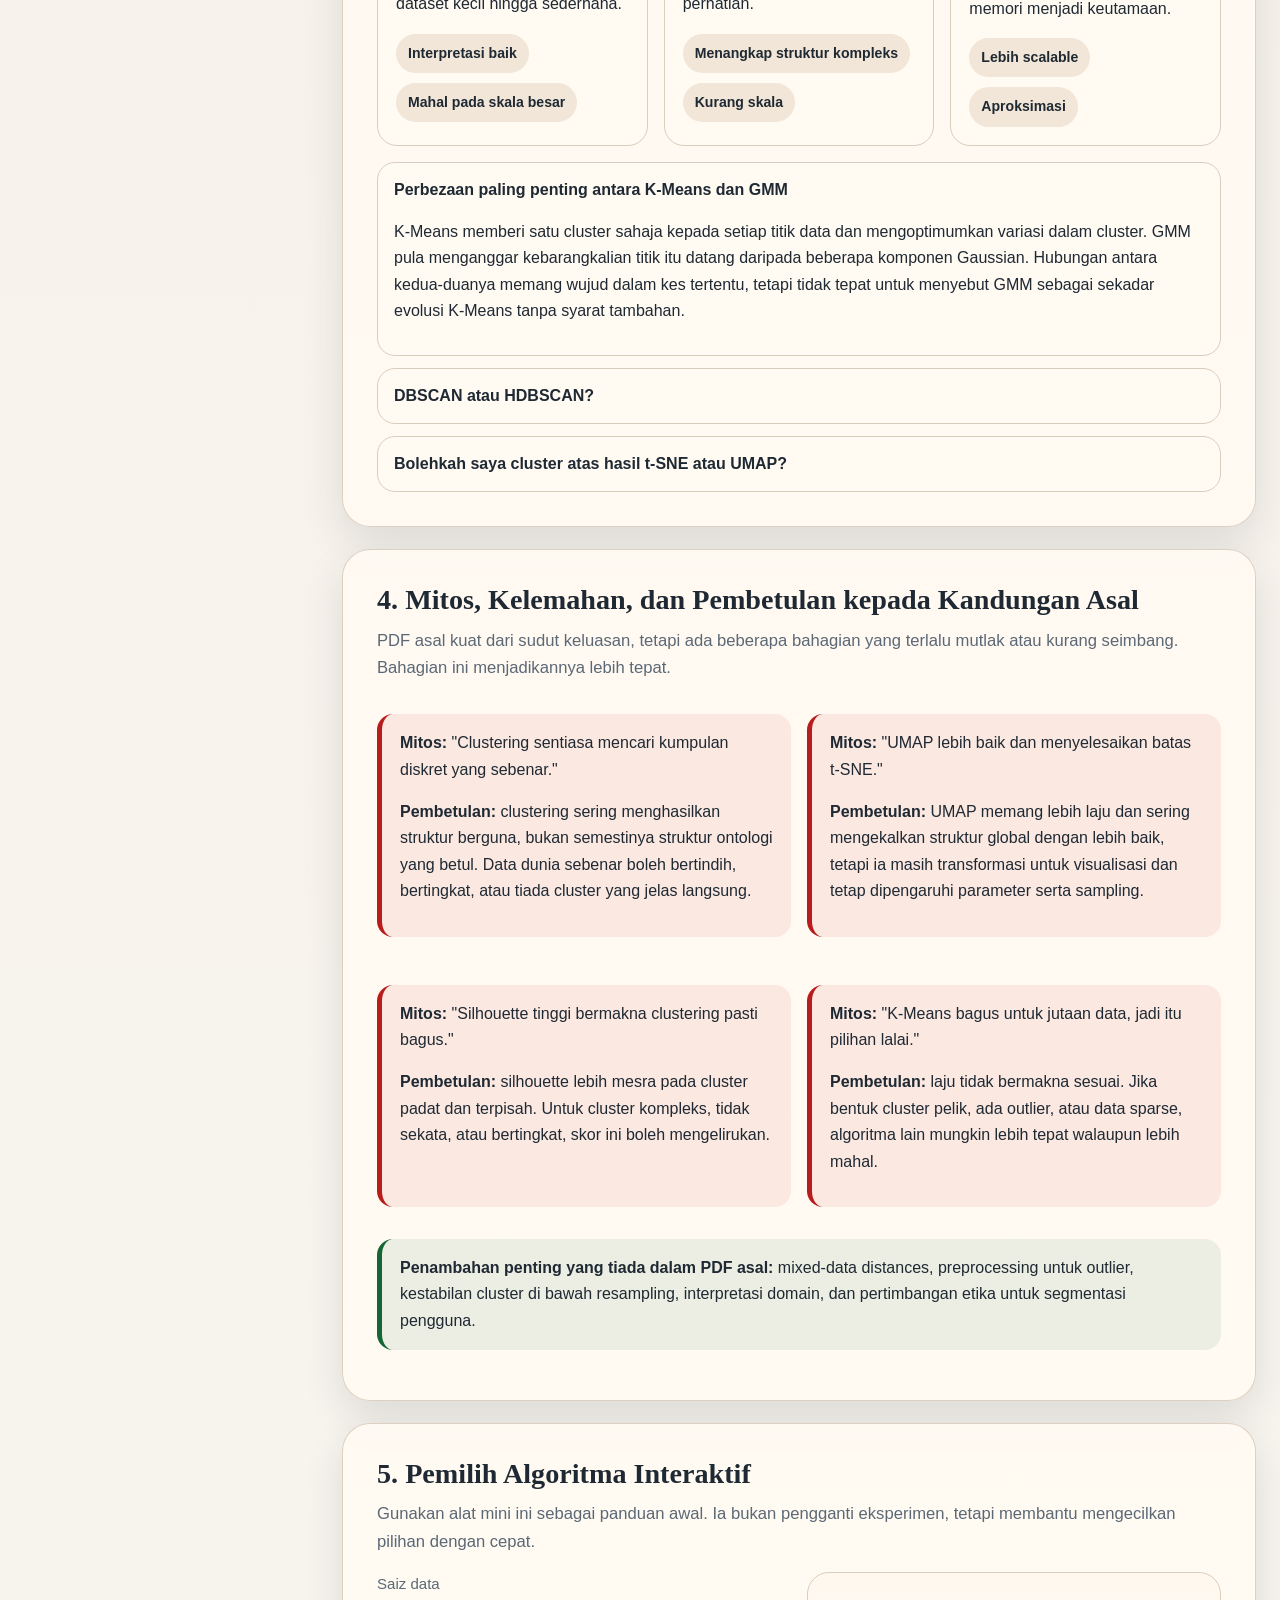
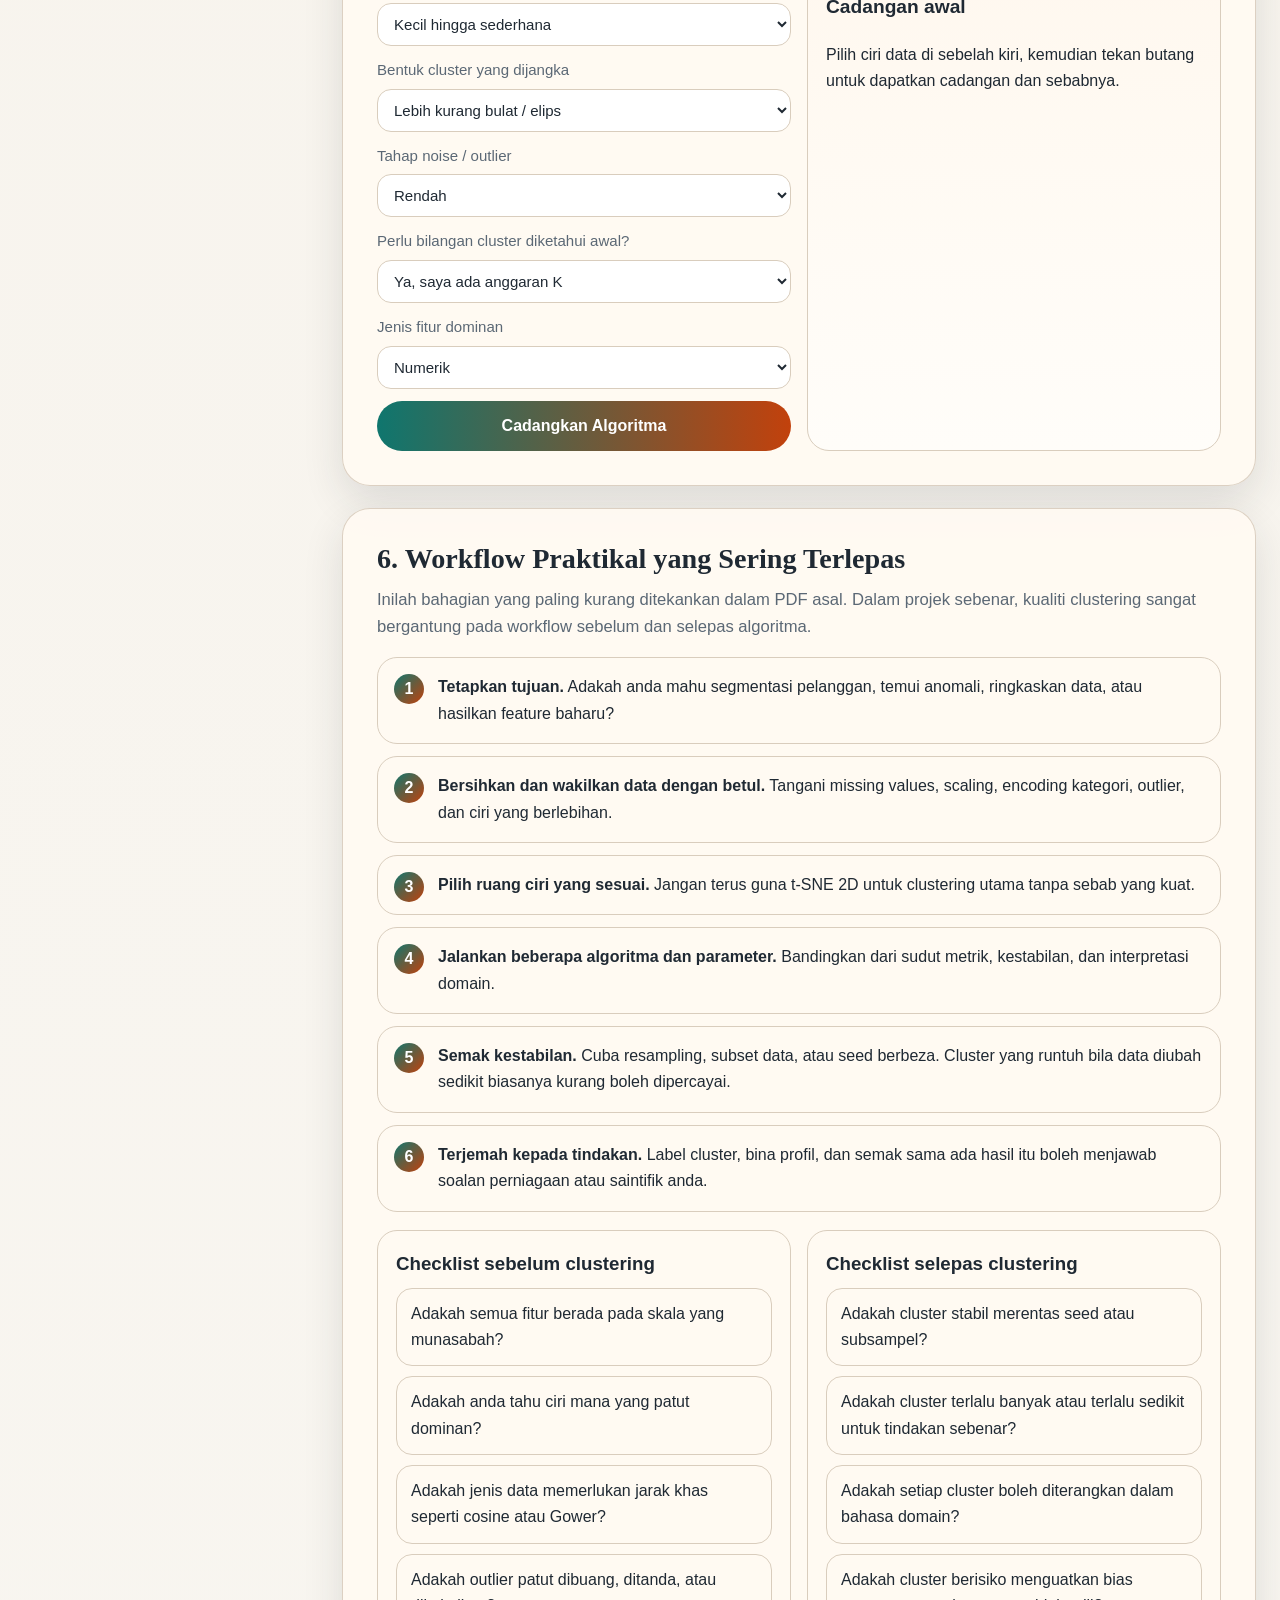
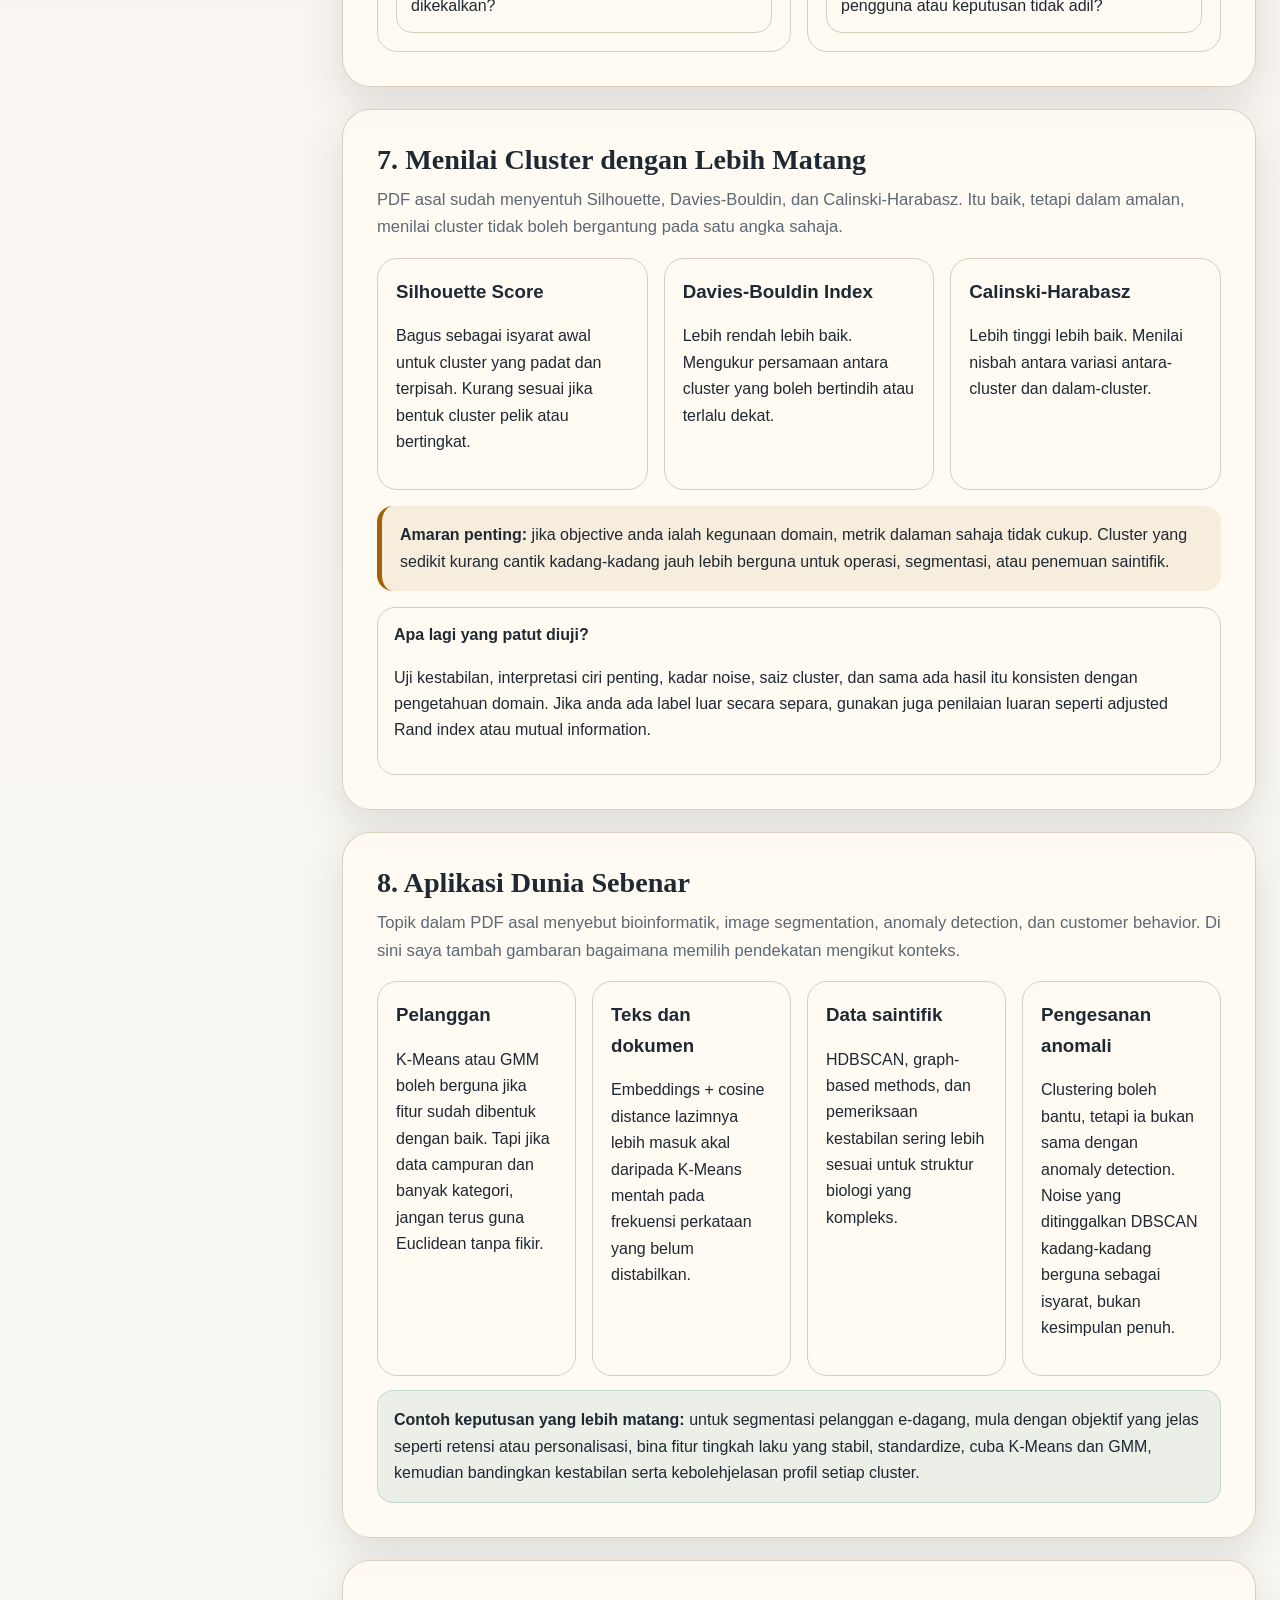
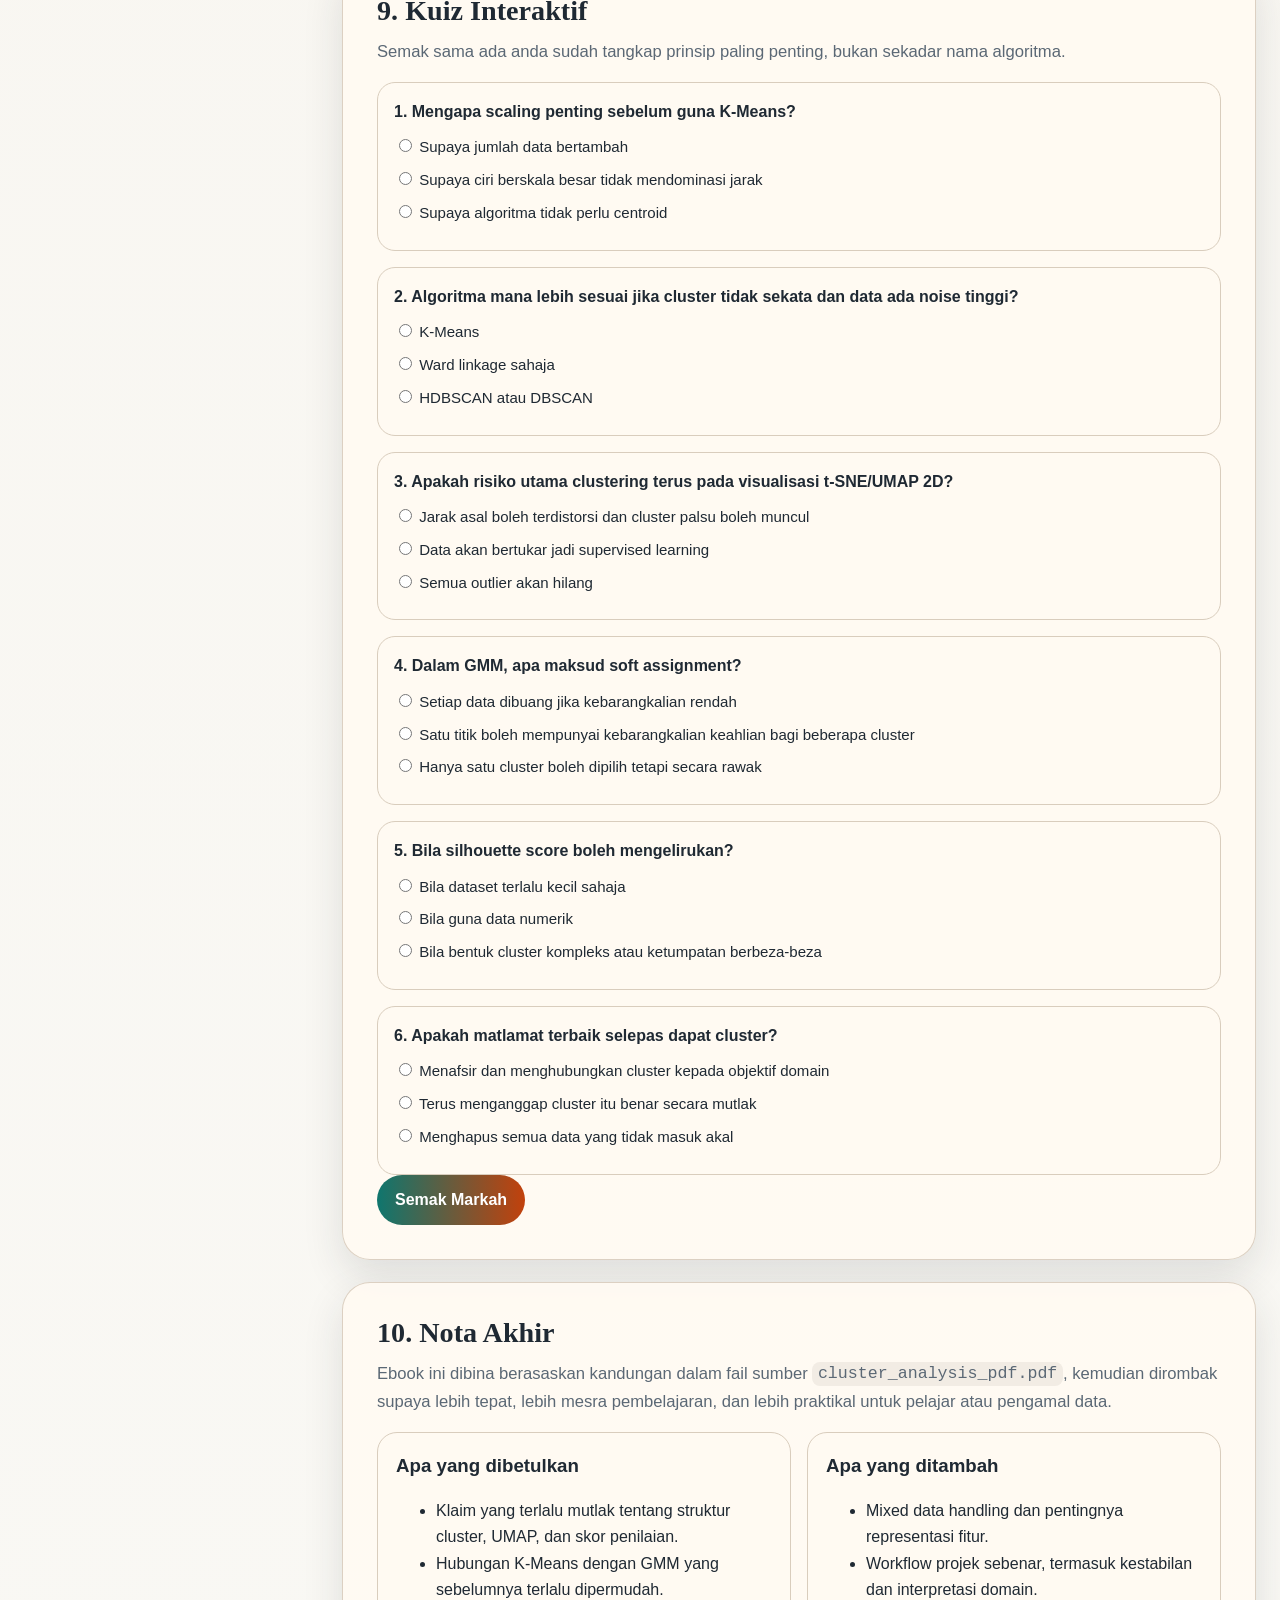
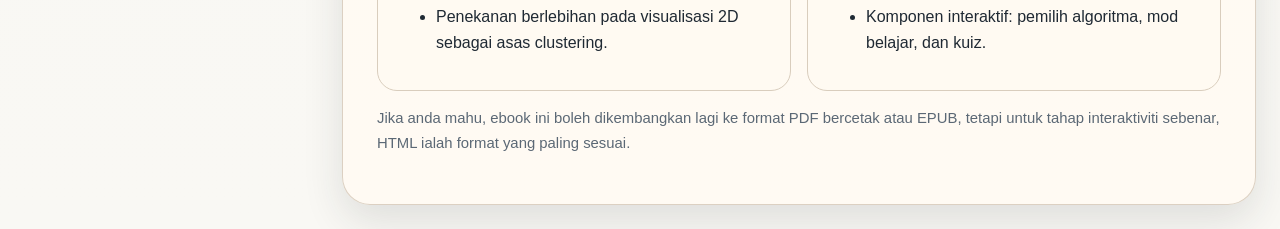
==== commit 09fbdc5b: "Add study helper card" ====
--- a/docs/index.html
+++ b/docs/index.html
@@ -44,6 +44,8 @@
     .tag { display: inline-block; padding: 6px 10px; border-radius: 999px; background: rgba(15, 118, 110, 0.12); color: var(--accent); font-size: 0.8rem; font-weight: 700; letter-spacing: 0.04em; text-transform: uppercase; margin-bottom: 16px; }
     .sidebar p { margin: 0 0 14px; color: var(--muted); font-size: 0.96rem; }
     .side-feature { margin: 18px 0 0; padding: 14px; border-radius: 18px; background: rgba(15, 118, 110, 0.08); border: 1px solid rgba(15, 118, 110, 0.16); }
+    .side-feature strong { display: block; margin-bottom: 6px; font-size: 0.95rem; }
+    .side-feature p { margin: 0 0 10px; color: var(--muted); font-size: 0.9rem; line-height: 1.45; }
     .side-feature a { display: block; font-weight: 700; }
     .toc { list-style: none; padding: 0; margin: 18px 0 0; display: grid; gap: 6px; }
     .toc a { display: block; padding: 10px 12px; border-radius: 14px; color: var(--ink); transition: 0.2s ease; }
@@ -129,6 +131,11 @@
       <div class="side-feature">
         <a href="./snake/">Main game klasik</a>
       </div>
+      <div class="side-feature">
+        <strong>Tanya Jika Tak Faham</strong>
+        <p>Buka ChatGPT di tab baru untuk tanya semula mana-mana konsep yang masih mengelirukan.</p>
+        <a href="https://chatgpt.com/" target="_blank" rel="noopener noreferrer">Buka ChatGPT</a>
+      </div>
       <nav>
         <ul class="toc">
           <li><a href="#mula">Mula</a></li>
